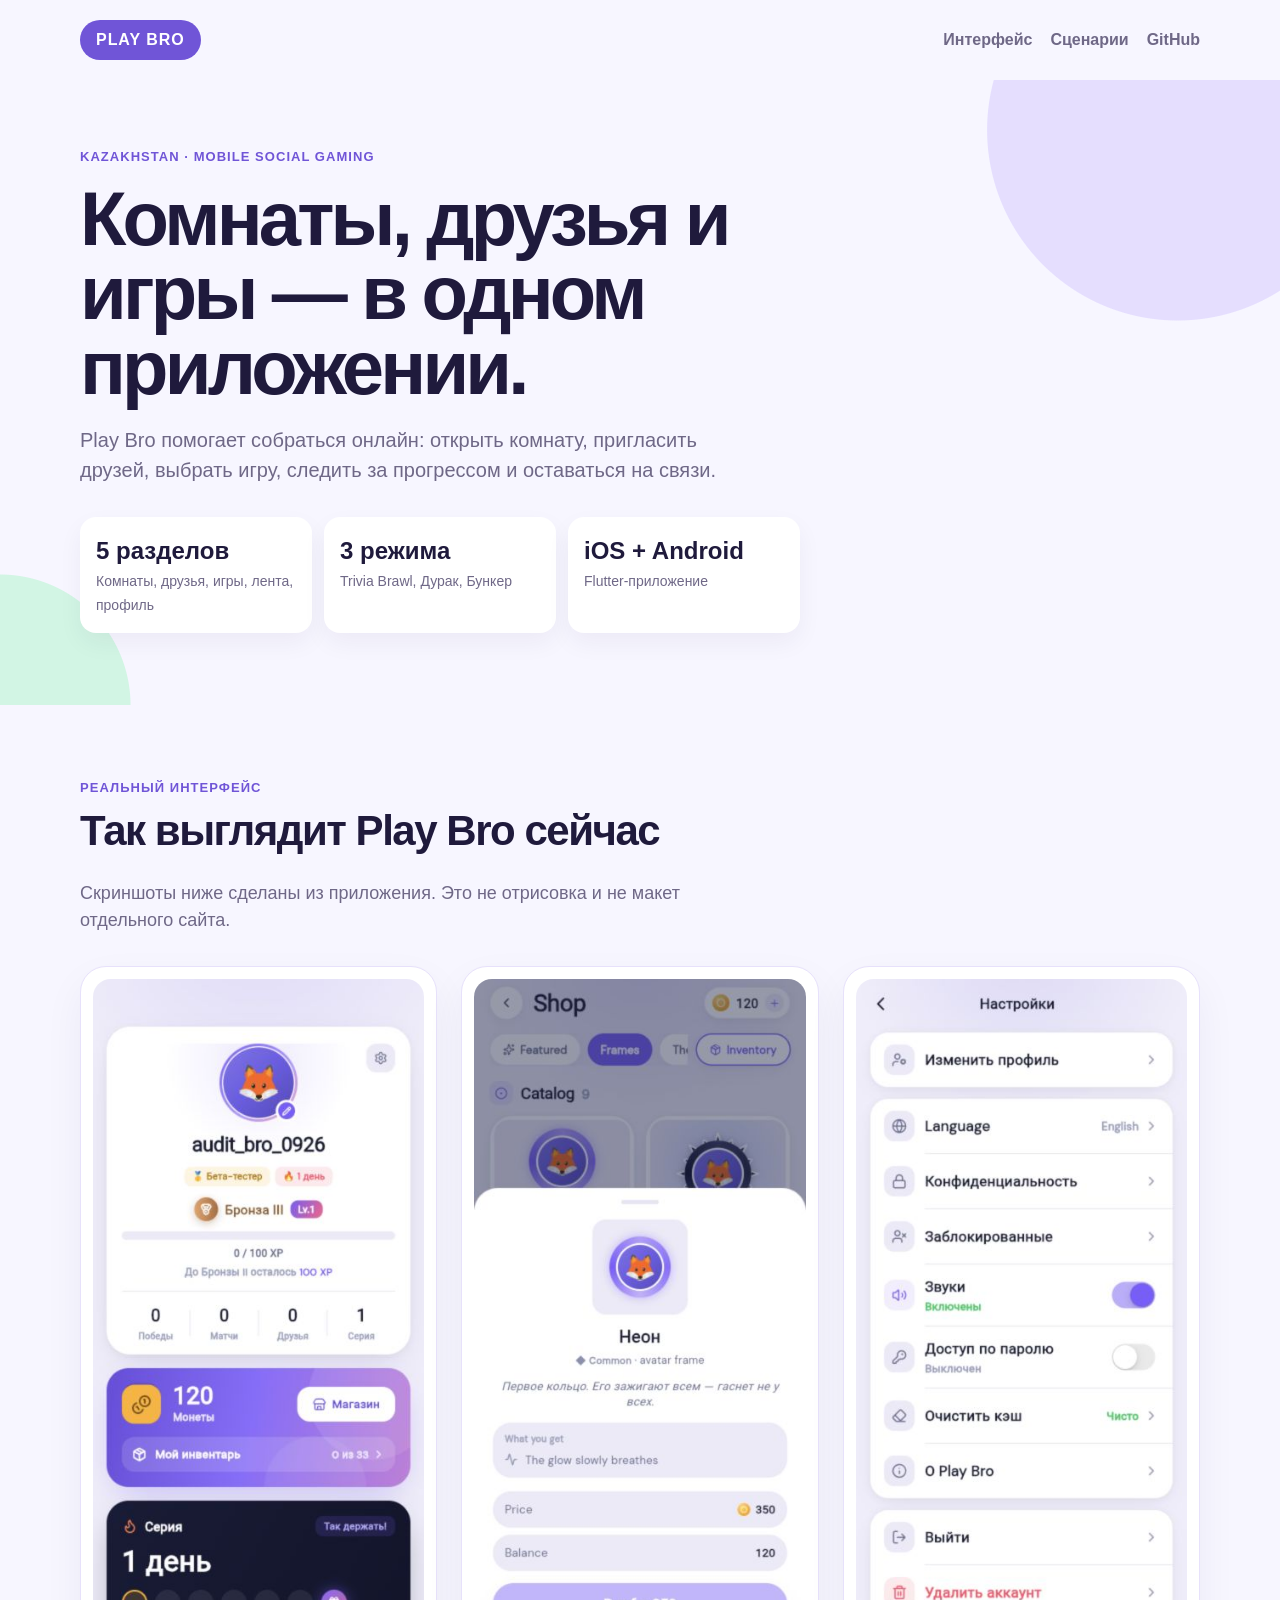
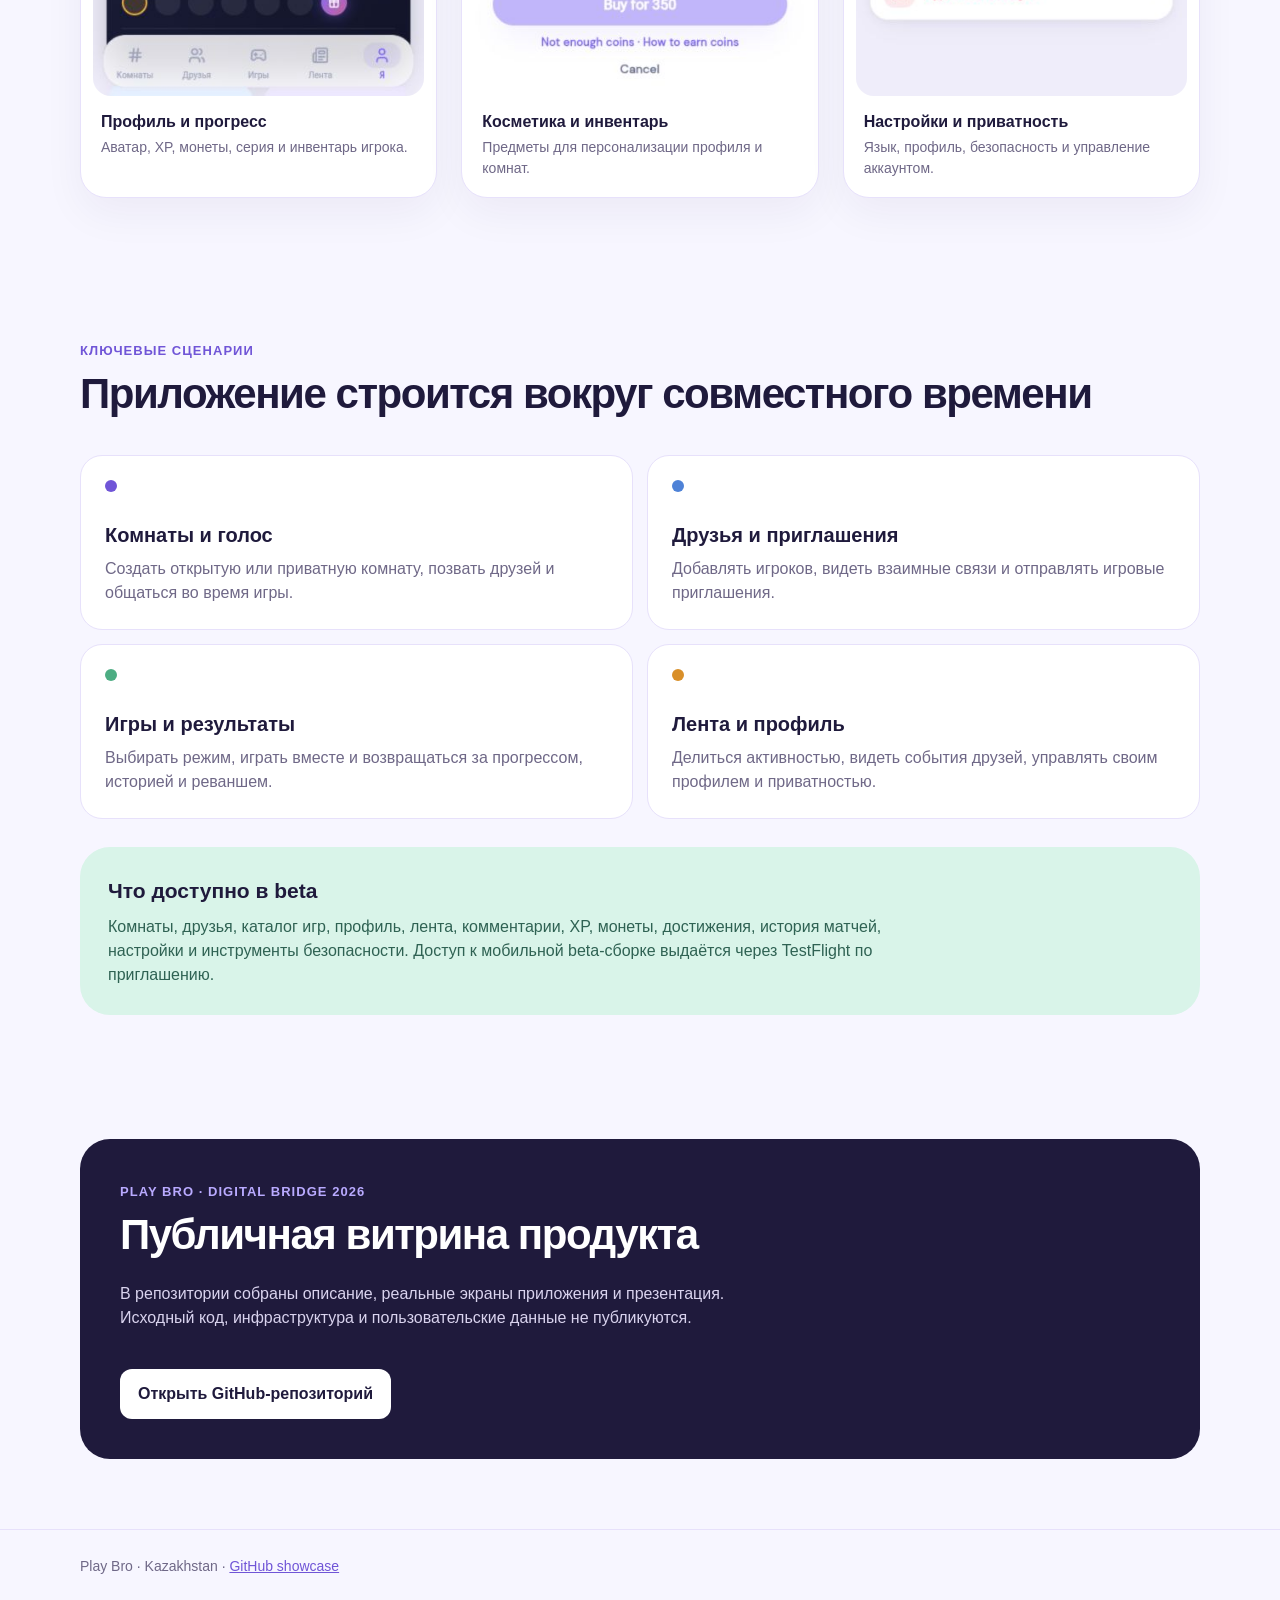
==== docs/index.html @ 83cda653 "docs: focus showcase on real product experience" ====
<!doctype html>
<html lang="ru">
<head>
  <meta charset="utf-8">
  <meta name="viewport" content="width=device-width, initial-scale=1">
  <meta name="description" content="Play Bro — мобильное пространство для комнат, друзей и совместных игр.">
  <title>Play Bro — продуктовая витрина</title>
  <style>
    :root { --ink:#1f1a3c; --purple:#7055d7; --muted:#6f6887; --canvas:#f7f6ff; --card:#fff; --mint:#d9f4e9; --line:#e7e1fb; }
    * { box-sizing:border-box; } html { scroll-behavior:smooth; } body { margin:0; color:var(--ink); background:var(--canvas); font:16px/1.5 Arial,sans-serif; }
    .wrap { width:min(1120px,calc(100% - 40px)); margin:auto; } header { padding:20px 0; display:flex; justify-content:space-between; align-items:center; gap:20px; }
    .logo { color:#fff; background:var(--purple); border-radius:999px; padding:8px 16px; font-weight:800; letter-spacing:.06em; text-decoration:none; } nav { display:flex; gap:18px; flex-wrap:wrap; } nav a { color:var(--muted); text-decoration:none; font-weight:700; }
    .hero { padding:64px 0 72px; background:radial-gradient(circle at 92% 8%,#e5defe 0 190px,transparent 191px),radial-gradient(circle at 0 100%,#d2f5e4 0 130px,transparent 131px); }
    .eyebrow { color:var(--purple); font-weight:800; letter-spacing:.08em; text-transform:uppercase; font-size:13px; } h1 { max-width:800px; margin:14px 0 20px; font-size:clamp(42px,7vw,76px); line-height:.98; letter-spacing:-.05em; } .lead { max-width:680px; color:var(--muted); font-size:20px; }
    .facts { display:grid; grid-template-columns:repeat(3,1fr); gap:12px; max-width:720px; margin-top:32px; } .fact { padding:16px; border-radius:16px; background:#fff; box-shadow:0 10px 25px #2719510d; } .fact b { display:block; font-size:24px; } .fact span { color:var(--muted); font-size:14px; }
    section { padding:70px 0; } h2 { margin:0 0 12px; font-size:clamp(28px,4vw,42px); letter-spacing:-.035em; } .section-lead { max-width:650px; color:var(--muted); font-size:18px; }
    .screens { display:grid; grid-template-columns:repeat(3,1fr); gap:24px; margin-top:32px; } .screen { margin:0; background:var(--card); border:1px solid var(--line); border-radius:26px; padding:12px 12px 18px; box-shadow:0 16px 42px #2719510d; } .screen img { display:block; width:100%; border-radius:18px; } figcaption { padding:14px 8px 0; font-weight:800; } figcaption span { display:block; margin-top:3px; color:var(--muted); font-size:14px; font-weight:400; }
    .flows { display:grid; grid-template-columns:repeat(2,1fr); gap:14px; margin-top:30px; } .flow { min-height:150px; border-radius:22px; background:var(--card); padding:24px; border:1px solid var(--line); } .flow i { display:block; width:12px; height:12px; border-radius:50%; background:var(--purple); margin-bottom:28px; } .flow:nth-child(2) i { background:#4e82d7; } .flow:nth-child(3) i { background:#4dad83; } .flow:nth-child(4) i { background:#d98f29; } .flow h3 { margin:0 0 7px; font-size:20px; } .flow p { margin:0; color:var(--muted); }
    .reality { background:var(--mint); border-radius:30px; padding:28px; margin-top:28px; } .reality h3 { margin:0 0 8px; font-size:21px; } .reality p { margin:0; color:#2f6253; max-width:780px; }
    .cta { padding:54px 0 70px; } .cta-box { padding:40px; border-radius:30px; background:var(--ink); color:#fff; } .cta-box h2 { max-width:650px; } .cta-box p { max-width:650px; color:#d9d3ee; } .button { display:inline-block; margin-top:23px; padding:13px 18px; background:#fff; color:var(--ink); text-decoration:none; font-weight:800; border-radius:12px; }
    footer { border-top:1px solid var(--line); padding:26px 0 34px; color:var(--muted); font-size:14px; } footer a { color:var(--purple); }
    @media (max-width:720px) { .wrap { width:min(100% - 28px,1120px); } header { align-items:flex-start; } nav { justify-content:flex-end; gap:10px; font-size:14px; } .hero { padding-top:42px; } .facts,.screens,.flows { grid-template-columns:1fr; } section { padding:48px 0; } .cta-box { padding:28px; } }
  </style>
</head>
<body>
  <div class="wrap"><header><a class="logo" href="#top">PLAY BRO</a><nav><a href="#screens">Интерфейс</a><a href="#flows">Сценарии</a><a href="https://github.com/shutovBro/play-bro-showcase">GitHub</a></nav></header></div>
  <main id="top">
    <section class="hero"><div class="wrap"><span class="eyebrow">Kazakhstan · Mobile social gaming</span><h1>Комнаты, друзья и игры — в одном приложении.</h1><p class="lead">Play Bro помогает собраться онлайн: открыть комнату, пригласить друзей, выбрать игру, следить за прогрессом и оставаться на связи.</p><div class="facts"><div class="fact"><b>5 разделов</b><span>Комнаты, друзья, игры, лента, профиль</span></div><div class="fact"><b>3 режима</b><span>Trivia Brawl, Дурак, Бункер</span></div><div class="fact"><b>iOS + Android</b><span>Flutter-приложение</span></div></div></div></section>
    <section id="screens"><div class="wrap"><span class="eyebrow">Реальный интерфейс</span><h2>Так выглядит Play Bro сейчас</h2><p class="section-lead">Скриншоты ниже сделаны из приложения. Это не отрисовка и не макет отдельного сайта.</p><div class="screens"><figure class="screen"><img src="../assets/profile.jpg" alt="Профиль игрока Play Bro"><figcaption>Профиль и прогресс<span>Аватар, XP, монеты, серия и инвентарь игрока.</span></figcaption></figure><figure class="screen"><img src="../assets/shop.jpg" alt="Экран косметики Play Bro"><figcaption>Косметика и инвентарь<span>Предметы для персонализации профиля и комнат.</span></figcaption></figure><figure class="screen"><img src="../assets/settings.jpg" alt="Настройки Play Bro"><figcaption>Настройки и приватность<span>Язык, профиль, безопасность и управление аккаунтом.</span></figcaption></figure></div></div></section>
    <section id="flows"><div class="wrap"><span class="eyebrow">Ключевые сценарии</span><h2>Приложение строится вокруг совместного времени</h2><div class="flows"><article class="flow"><i></i><h3>Комнаты и голос</h3><p>Создать открытую или приватную комнату, позвать друзей и общаться во время игры.</p></article><article class="flow"><i></i><h3>Друзья и приглашения</h3><p>Добавлять игроков, видеть взаимные связи и отправлять игровые приглашения.</p></article><article class="flow"><i></i><h3>Игры и результаты</h3><p>Выбирать режим, играть вместе и возвращаться за прогрессом, историей и реваншем.</p></article><article class="flow"><i></i><h3>Лента и профиль</h3><p>Делиться активностью, видеть события друзей, управлять своим профилем и приватностью.</p></article></div><div class="reality"><h3>Что доступно в beta</h3><p>Комнаты, друзья, каталог игр, профиль, лента, комментарии, XP, монеты, достижения, история матчей, настройки и инструменты безопасности. Доступ к мобильной beta-сборке выдаётся через TestFlight по приглашению.</p></div></div></section>
    <section class="cta"><div class="wrap"><div class="cta-box"><span class="eyebrow" style="color:#b9aaff">Play Bro · Digital Bridge 2026</span><h2>Публичная витрина продукта</h2><p>В репозитории собраны описание, реальные экраны приложения и презентация. Исходный код, инфраструктура и пользовательские данные не публикуются.</p><a class="button" href="https://github.com/shutovBro/play-bro-showcase">Открыть GitHub-репозиторий</a></div></div></section>
  </main>
  <footer><div class="wrap">Play Bro · Kazakhstan · <a href="https://github.com/shutovBro/play-bro-showcase">GitHub showcase</a></div></footer>
</body>
</html>
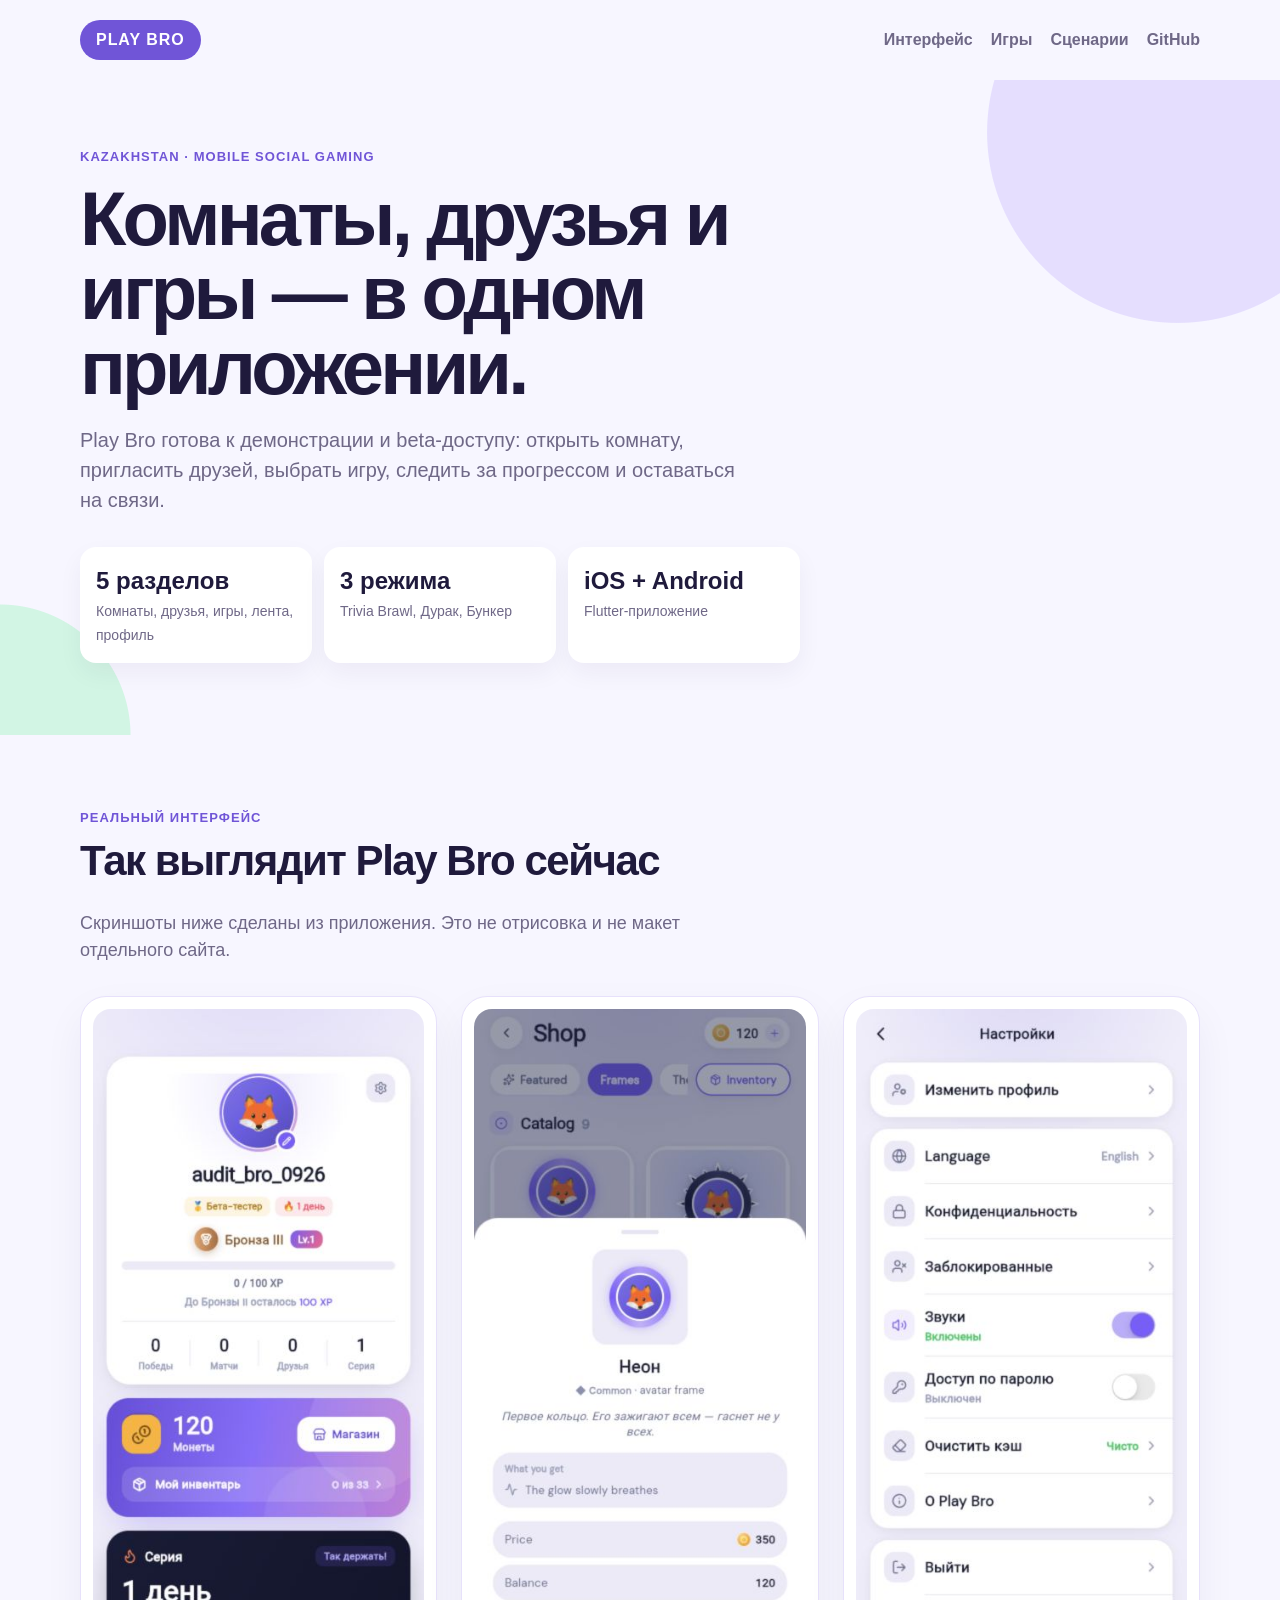
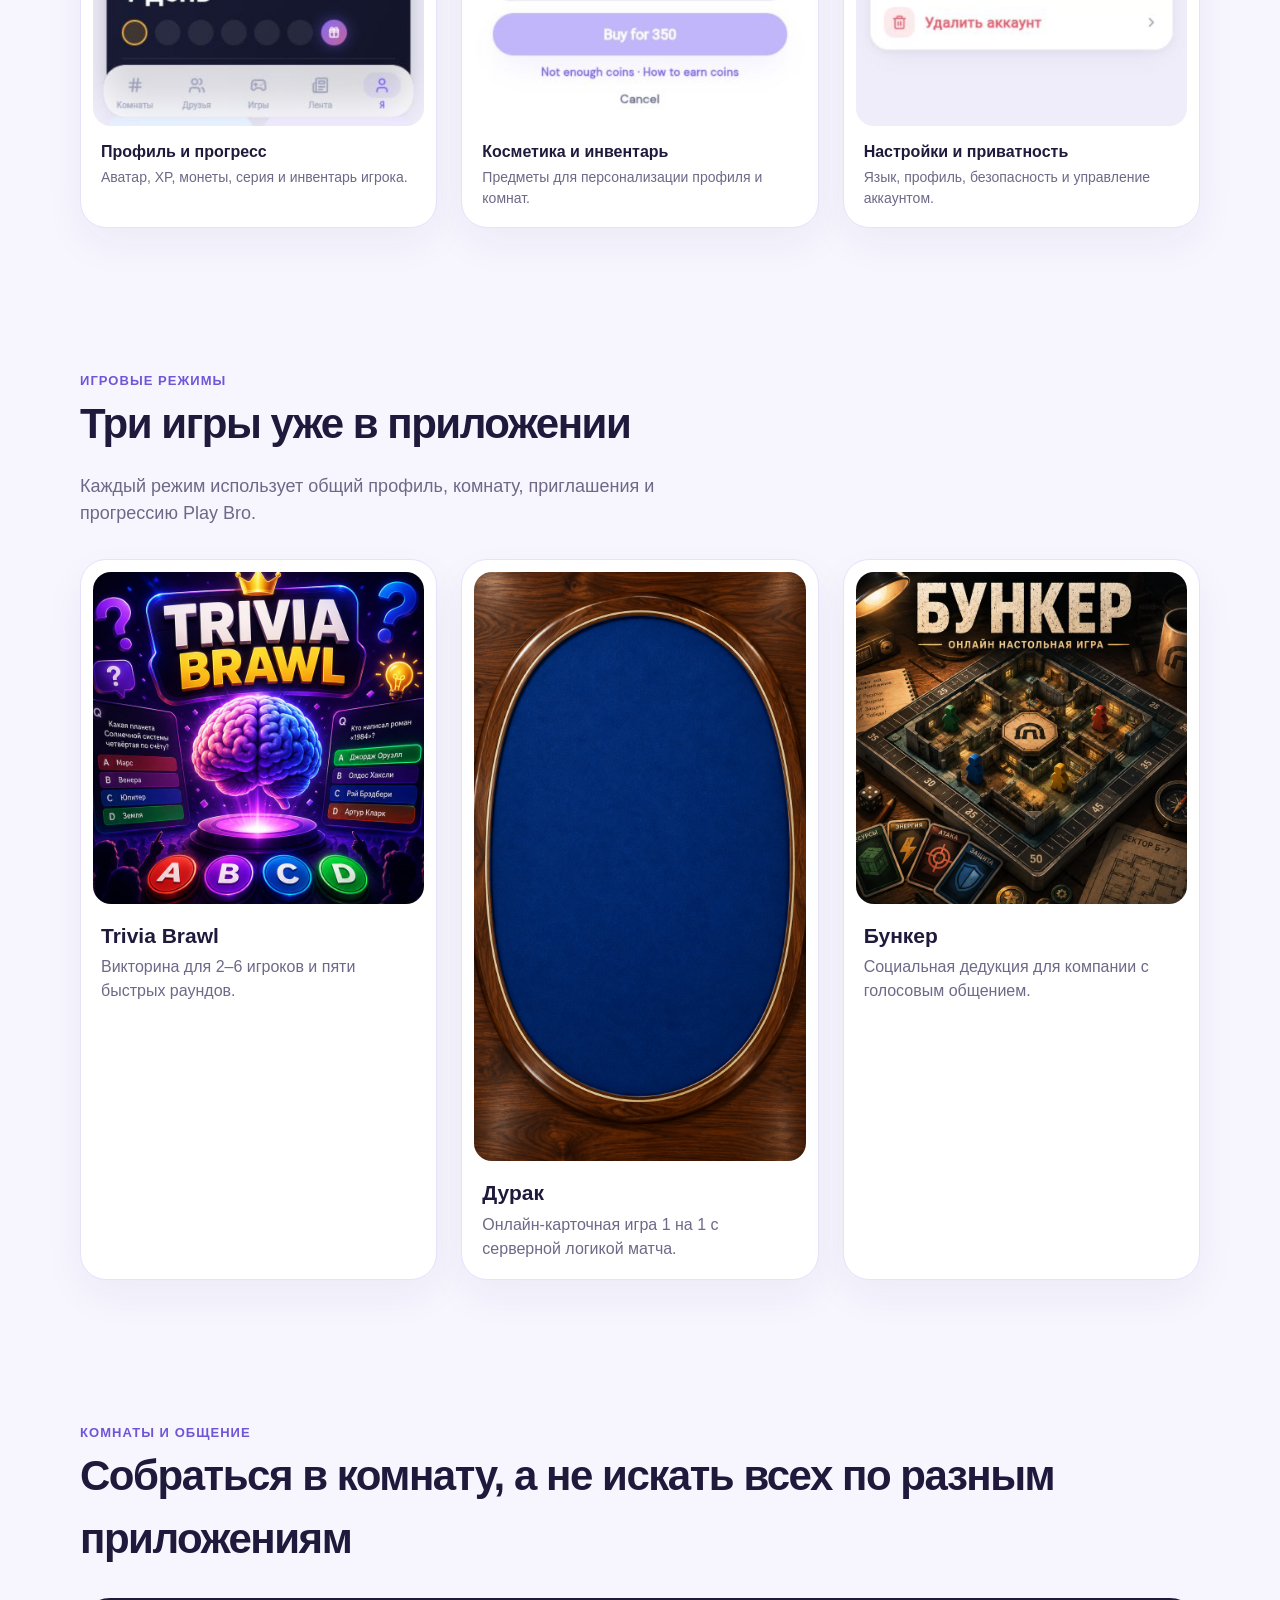
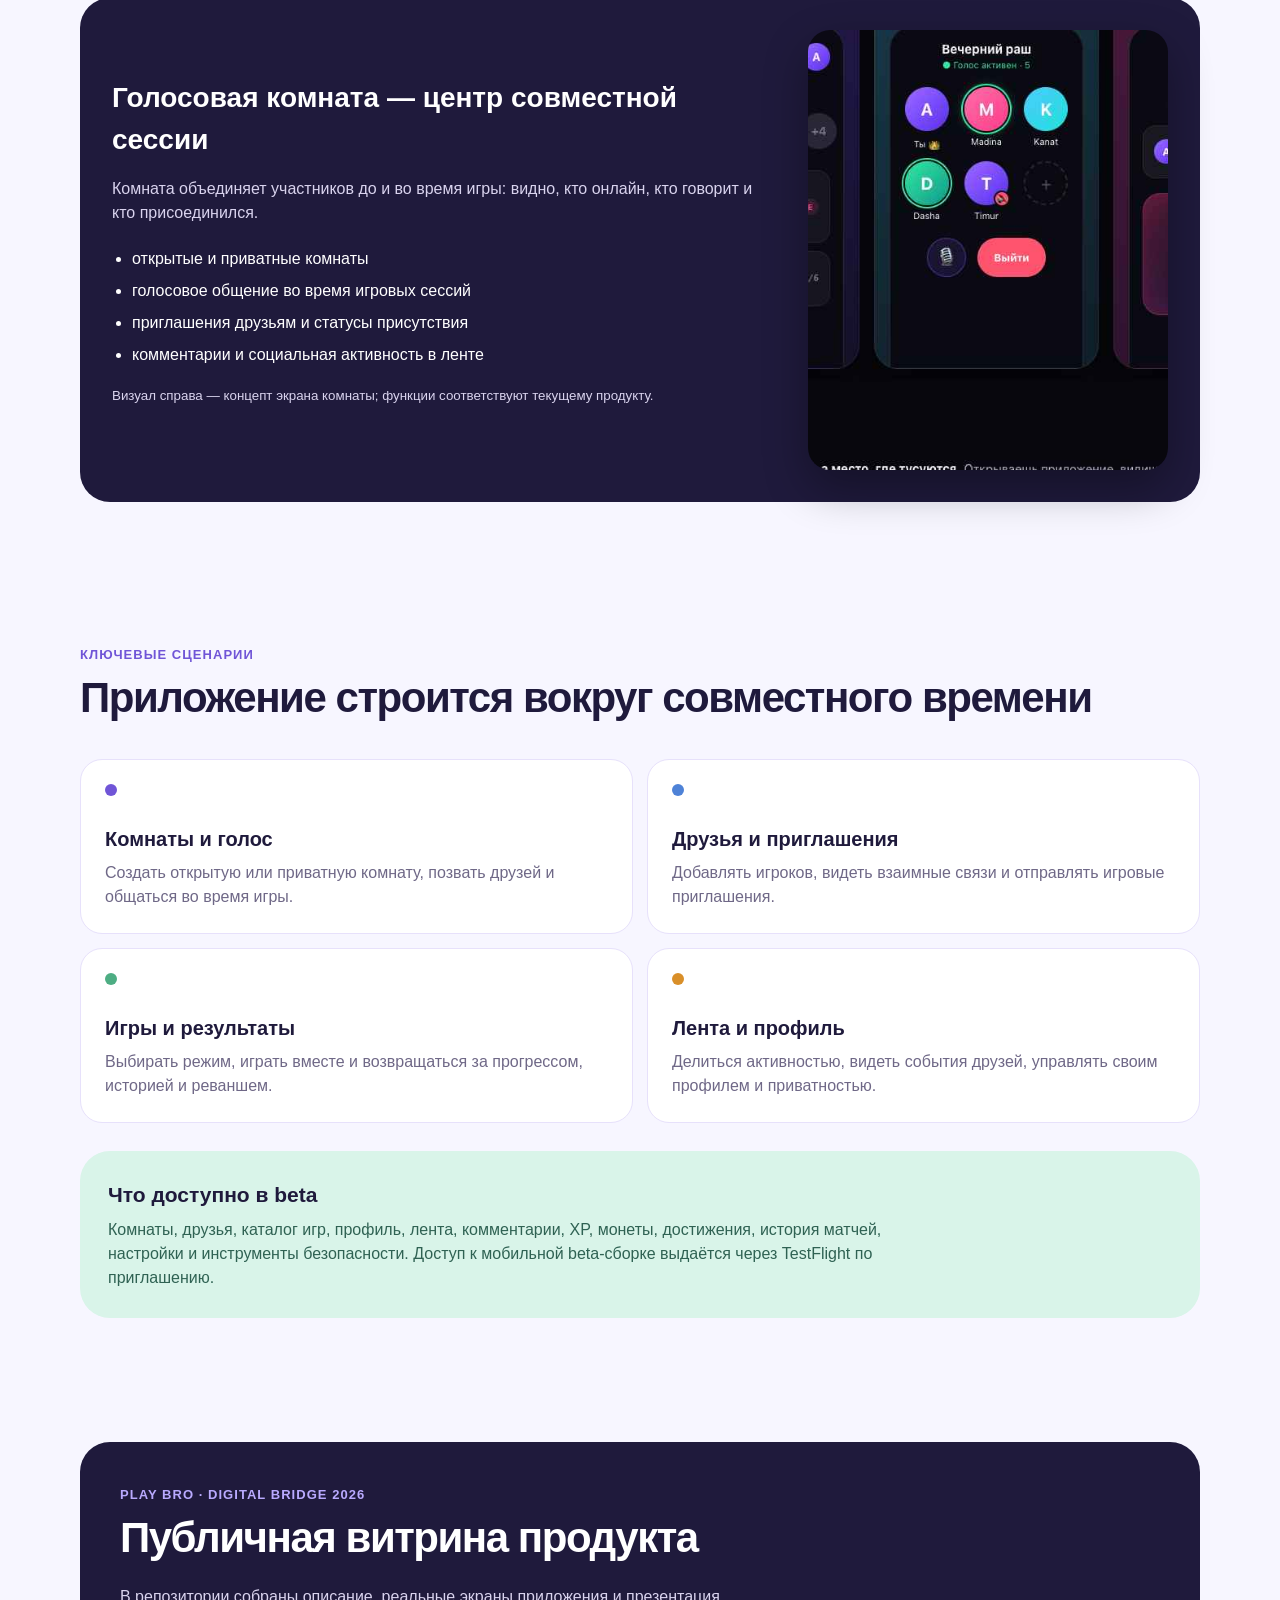
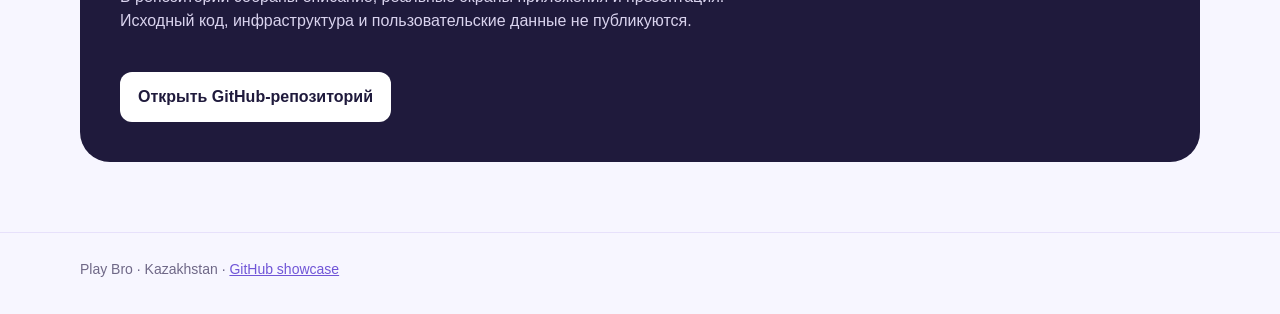
==== commit ec1c3774: "docs: expand showcase with games and room visuals" ====
--- a/docs/index.html
+++ b/docs/index.html
@@ -14,19 +14,22 @@
     .eyebrow { color:var(--purple); font-weight:800; letter-spacing:.08em; text-transform:uppercase; font-size:13px; } h1 { max-width:800px; margin:14px 0 20px; font-size:clamp(42px,7vw,76px); line-height:.98; letter-spacing:-.05em; } .lead { max-width:680px; color:var(--muted); font-size:20px; }
     .facts { display:grid; grid-template-columns:repeat(3,1fr); gap:12px; max-width:720px; margin-top:32px; } .fact { padding:16px; border-radius:16px; background:#fff; box-shadow:0 10px 25px #2719510d; } .fact b { display:block; font-size:24px; } .fact span { color:var(--muted); font-size:14px; }
     section { padding:70px 0; } h2 { margin:0 0 12px; font-size:clamp(28px,4vw,42px); letter-spacing:-.035em; } .section-lead { max-width:650px; color:var(--muted); font-size:18px; }
-    .screens { display:grid; grid-template-columns:repeat(3,1fr); gap:24px; margin-top:32px; } .screen { margin:0; background:var(--card); border:1px solid var(--line); border-radius:26px; padding:12px 12px 18px; box-shadow:0 16px 42px #2719510d; } .screen img { display:block; width:100%; border-radius:18px; } figcaption { padding:14px 8px 0; font-weight:800; } figcaption span { display:block; margin-top:3px; color:var(--muted); font-size:14px; font-weight:400; }
+    .screens,.games { display:grid; grid-template-columns:repeat(3,1fr); gap:24px; margin-top:32px; } .screen,.game-card { margin:0; background:var(--card); border:1px solid var(--line); border-radius:26px; padding:12px 12px 18px; box-shadow:0 16px 42px #2719510d; } .screen img,.game-card img { display:block; width:100%; border-radius:18px; } figcaption { padding:14px 8px 0; font-weight:800; } figcaption span { display:block; margin-top:3px; color:var(--muted); font-size:14px; font-weight:400; } .game-card h3 { margin:16px 8px 4px; font-size:21px; } .game-card p { margin:0 8px; color:var(--muted); }
+    .room-showcase { display:grid; grid-template-columns:minmax(0,1fr) minmax(260px,360px); gap:40px; align-items:center; margin-top:28px; padding:32px; background:var(--ink); border-radius:30px; color:#fff; } .room-showcase h3 { margin:0 0 12px; font-size:28px; } .room-showcase p { color:#d9d3ee; } .room-showcase ul { margin:22px 0 0; padding-left:20px; color:#fff; } .room-showcase li { margin:8px 0; } .room-showcase img { width:100%; height:440px; object-fit:cover; object-position:center 45%; border-radius:22px; box-shadow:0 18px 45px #0005; }
     .flows { display:grid; grid-template-columns:repeat(2,1fr); gap:14px; margin-top:30px; } .flow { min-height:150px; border-radius:22px; background:var(--card); padding:24px; border:1px solid var(--line); } .flow i { display:block; width:12px; height:12px; border-radius:50%; background:var(--purple); margin-bottom:28px; } .flow:nth-child(2) i { background:#4e82d7; } .flow:nth-child(3) i { background:#4dad83; } .flow:nth-child(4) i { background:#d98f29; } .flow h3 { margin:0 0 7px; font-size:20px; } .flow p { margin:0; color:var(--muted); }
     .reality { background:var(--mint); border-radius:30px; padding:28px; margin-top:28px; } .reality h3 { margin:0 0 8px; font-size:21px; } .reality p { margin:0; color:#2f6253; max-width:780px; }
     .cta { padding:54px 0 70px; } .cta-box { padding:40px; border-radius:30px; background:var(--ink); color:#fff; } .cta-box h2 { max-width:650px; } .cta-box p { max-width:650px; color:#d9d3ee; } .button { display:inline-block; margin-top:23px; padding:13px 18px; background:#fff; color:var(--ink); text-decoration:none; font-weight:800; border-radius:12px; }
     footer { border-top:1px solid var(--line); padding:26px 0 34px; color:var(--muted); font-size:14px; } footer a { color:var(--purple); }
-    @media (max-width:720px) { .wrap { width:min(100% - 28px,1120px); } header { align-items:flex-start; } nav { justify-content:flex-end; gap:10px; font-size:14px; } .hero { padding-top:42px; } .facts,.screens,.flows { grid-template-columns:1fr; } section { padding:48px 0; } .cta-box { padding:28px; } }
+    @media (max-width:720px) { .wrap { width:min(100% - 28px,1120px); } header { align-items:flex-start; } nav { justify-content:flex-end; gap:10px; font-size:14px; } .hero { padding-top:42px; } .facts,.screens,.games,.flows,.room-showcase { grid-template-columns:1fr; } section { padding:48px 0; } .cta-box,.room-showcase { padding:28px; } .room-showcase img { height:400px; } }
   </style>
 </head>
 <body>
-  <div class="wrap"><header><a class="logo" href="#top">PLAY BRO</a><nav><a href="#screens">Интерфейс</a><a href="#flows">Сценарии</a><a href="https://github.com/shutovBro/play-bro-showcase">GitHub</a></nav></header></div>
+  <div class="wrap"><header><a class="logo" href="#top">PLAY BRO</a><nav><a href="#screens">Интерфейс</a><a href="#games">Игры</a><a href="#flows">Сценарии</a><a href="https://github.com/shutovBro/play-bro-showcase">GitHub</a></nav></header></div>
   <main id="top">
-    <section class="hero"><div class="wrap"><span class="eyebrow">Kazakhstan · Mobile social gaming</span><h1>Комнаты, друзья и игры — в одном приложении.</h1><p class="lead">Play Bro помогает собраться онлайн: открыть комнату, пригласить друзей, выбрать игру, следить за прогрессом и оставаться на связи.</p><div class="facts"><div class="fact"><b>5 разделов</b><span>Комнаты, друзья, игры, лента, профиль</span></div><div class="fact"><b>3 режима</b><span>Trivia Brawl, Дурак, Бункер</span></div><div class="fact"><b>iOS + Android</b><span>Flutter-приложение</span></div></div></div></section>
-    <section id="screens"><div class="wrap"><span class="eyebrow">Реальный интерфейс</span><h2>Так выглядит Play Bro сейчас</h2><p class="section-lead">Скриншоты ниже сделаны из приложения. Это не отрисовка и не макет отдельного сайта.</p><div class="screens"><figure class="screen"><img src="../assets/profile.jpg" alt="Профиль игрока Play Bro"><figcaption>Профиль и прогресс<span>Аватар, XP, монеты, серия и инвентарь игрока.</span></figcaption></figure><figure class="screen"><img src="../assets/shop.jpg" alt="Экран косметики Play Bro"><figcaption>Косметика и инвентарь<span>Предметы для персонализации профиля и комнат.</span></figcaption></figure><figure class="screen"><img src="../assets/settings.jpg" alt="Настройки Play Bro"><figcaption>Настройки и приватность<span>Язык, профиль, безопасность и управление аккаунтом.</span></figcaption></figure></div></div></section>
+    <section class="hero"><div class="wrap"><span class="eyebrow">Kazakhstan · Mobile social gaming</span><h1>Комнаты, друзья и игры — в одном приложении.</h1><p class="lead">Play Bro готова к демонстрации и beta-доступу: открыть комнату, пригласить друзей, выбрать игру, следить за прогрессом и оставаться на связи.</p><div class="facts"><div class="fact"><b>5 разделов</b><span>Комнаты, друзья, игры, лента, профиль</span></div><div class="fact"><b>3 режима</b><span>Trivia Brawl, Дурак, Бункер</span></div><div class="fact"><b>iOS + Android</b><span>Flutter-приложение</span></div></div></div></section>
+    <section id="screens"><div class="wrap"><span class="eyebrow">Реальный интерфейс</span><h2>Так выглядит Play Bro сейчас</h2><p class="section-lead">Скриншоты ниже сделаны из приложения. Это не отрисовка и не макет отдельного сайта.</p><div class="screens"><figure class="screen"><img src="assets/profile.jpg" alt="Профиль игрока Play Bro"><figcaption>Профиль и прогресс<span>Аватар, XP, монеты, серия и инвентарь игрока.</span></figcaption></figure><figure class="screen"><img src="assets/shop.jpg" alt="Экран косметики Play Bro"><figcaption>Косметика и инвентарь<span>Предметы для персонализации профиля и комнат.</span></figcaption></figure><figure class="screen"><img src="assets/settings.jpg" alt="Настройки Play Bro"><figcaption>Настройки и приватность<span>Язык, профиль, безопасность и управление аккаунтом.</span></figcaption></figure></div></div></section>
+    <section id="games"><div class="wrap"><span class="eyebrow">Игровые режимы</span><h2>Три игры уже в приложении</h2><p class="section-lead">Каждый режим использует общий профиль, комнату, приглашения и прогрессию Play Bro.</p><div class="games"><article class="game-card"><img src="assets/trivia-brawl.jpg" alt="Trivia Brawl"><h3>Trivia Brawl</h3><p>Викторина для 2–6 игроков и пяти быстрых раундов.</p></article><article class="game-card"><img src="assets/durak.jpg" alt="Дурак"><h3>Дурак</h3><p>Онлайн-карточная игра 1 на 1 с серверной логикой матча.</p></article><article class="game-card"><img src="assets/bunker.jpg" alt="Бункер"><h3>Бункер</h3><p>Социальная дедукция для компании с голосовым общением.</p></article></div></div></section>
+    <section><div class="wrap"><span class="eyebrow">Комнаты и общение</span><h2>Собраться в комнату, а не искать всех по разным приложениям</h2><div class="room-showcase"><div><h3>Голосовая комната — центр совместной сессии</h3><p>Комната объединяет участников до и во время игры: видно, кто онлайн, кто говорит и кто присоединился.</p><ul><li>открытые и приватные комнаты</li><li>голосовое общение во время игровых сессий</li><li>приглашения друзьям и статусы присутствия</li><li>комментарии и социальная активность в ленте</li></ul><p><small>Визуал справа — концепт экрана комнаты; функции соответствуют текущему продукту.</small></p></div><img src="assets/room-voice-concept.jpg" alt="Концепт голосовой комнаты Play Bro"></div></div></section>
     <section id="flows"><div class="wrap"><span class="eyebrow">Ключевые сценарии</span><h2>Приложение строится вокруг совместного времени</h2><div class="flows"><article class="flow"><i></i><h3>Комнаты и голос</h3><p>Создать открытую или приватную комнату, позвать друзей и общаться во время игры.</p></article><article class="flow"><i></i><h3>Друзья и приглашения</h3><p>Добавлять игроков, видеть взаимные связи и отправлять игровые приглашения.</p></article><article class="flow"><i></i><h3>Игры и результаты</h3><p>Выбирать режим, играть вместе и возвращаться за прогрессом, историей и реваншем.</p></article><article class="flow"><i></i><h3>Лента и профиль</h3><p>Делиться активностью, видеть события друзей, управлять своим профилем и приватностью.</p></article></div><div class="reality"><h3>Что доступно в beta</h3><p>Комнаты, друзья, каталог игр, профиль, лента, комментарии, XP, монеты, достижения, история матчей, настройки и инструменты безопасности. Доступ к мобильной beta-сборке выдаётся через TestFlight по приглашению.</p></div></div></section>
     <section class="cta"><div class="wrap"><div class="cta-box"><span class="eyebrow" style="color:#b9aaff">Play Bro · Digital Bridge 2026</span><h2>Публичная витрина продукта</h2><p>В репозитории собраны описание, реальные экраны приложения и презентация. Исходный код, инфраструктура и пользовательские данные не публикуются.</p><a class="button" href="https://github.com/shutovBro/play-bro-showcase">Открыть GitHub-репозиторий</a></div></div></section>
   </main>
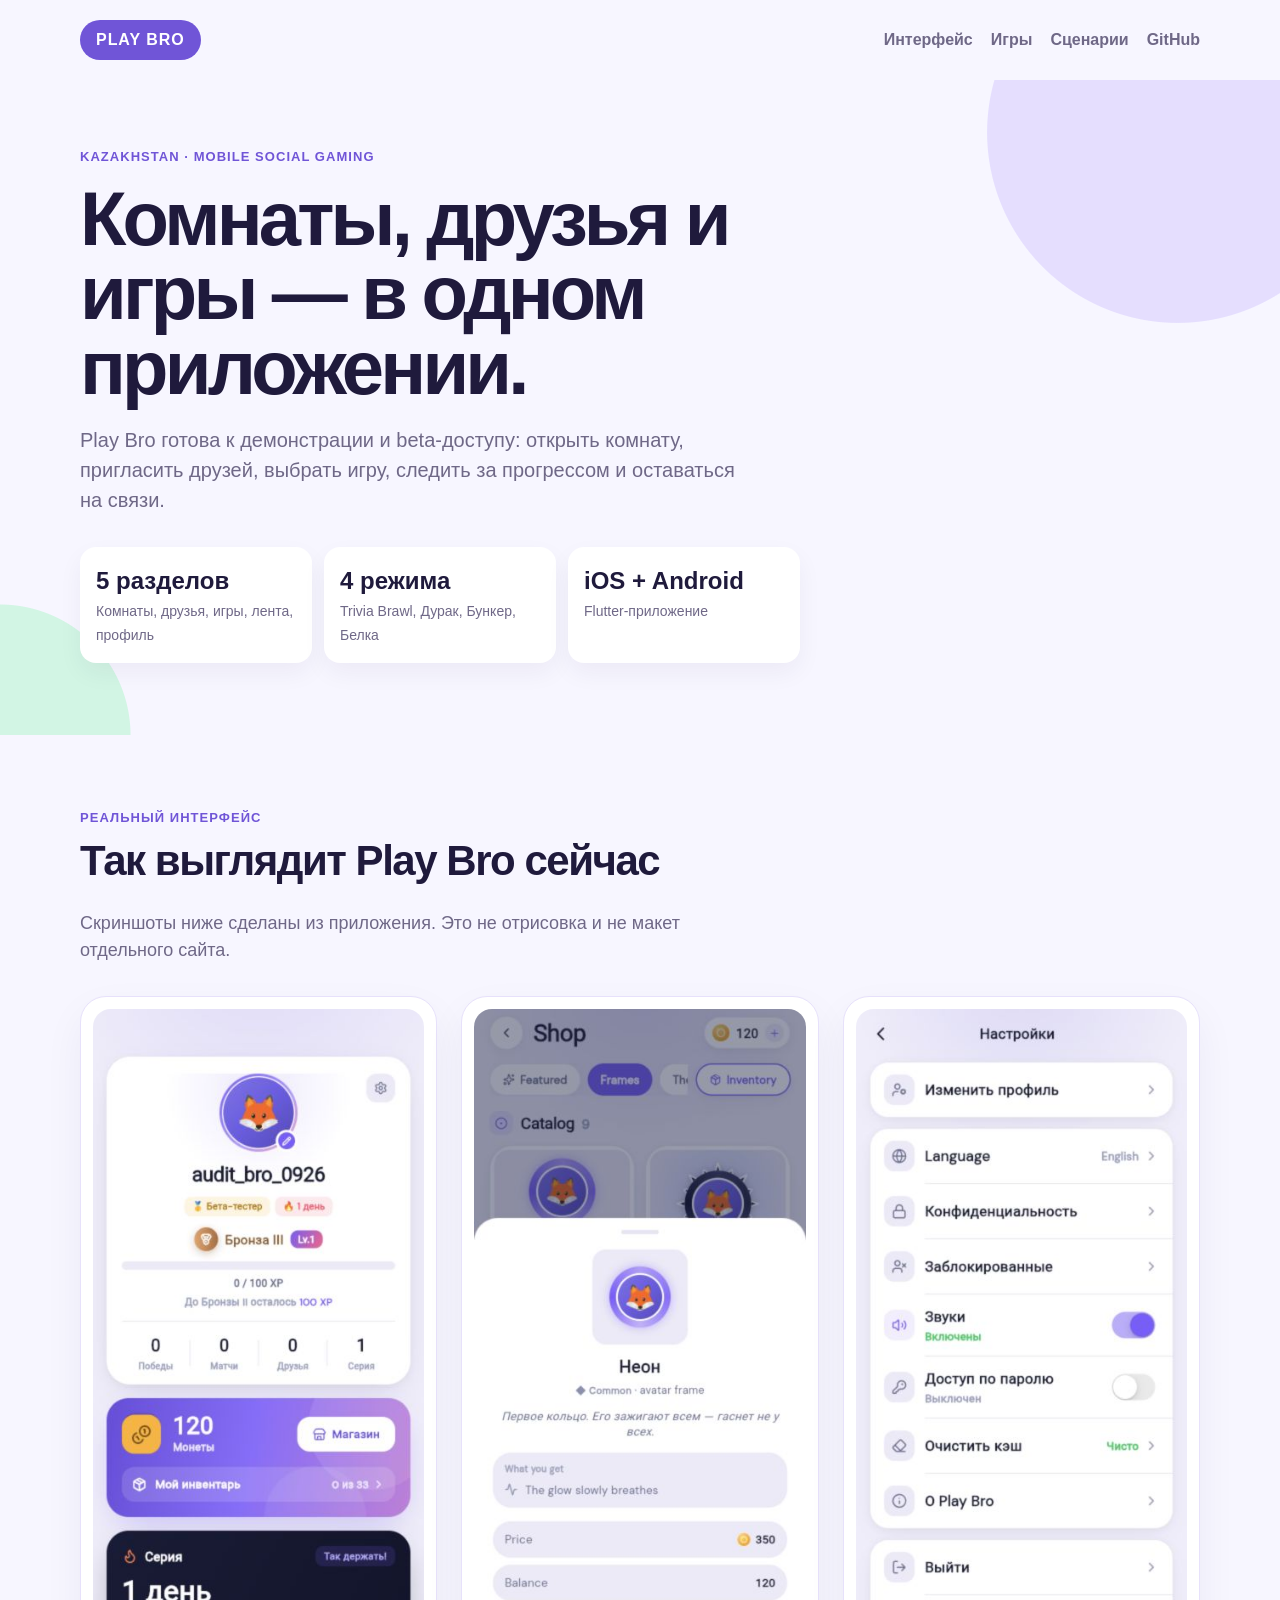
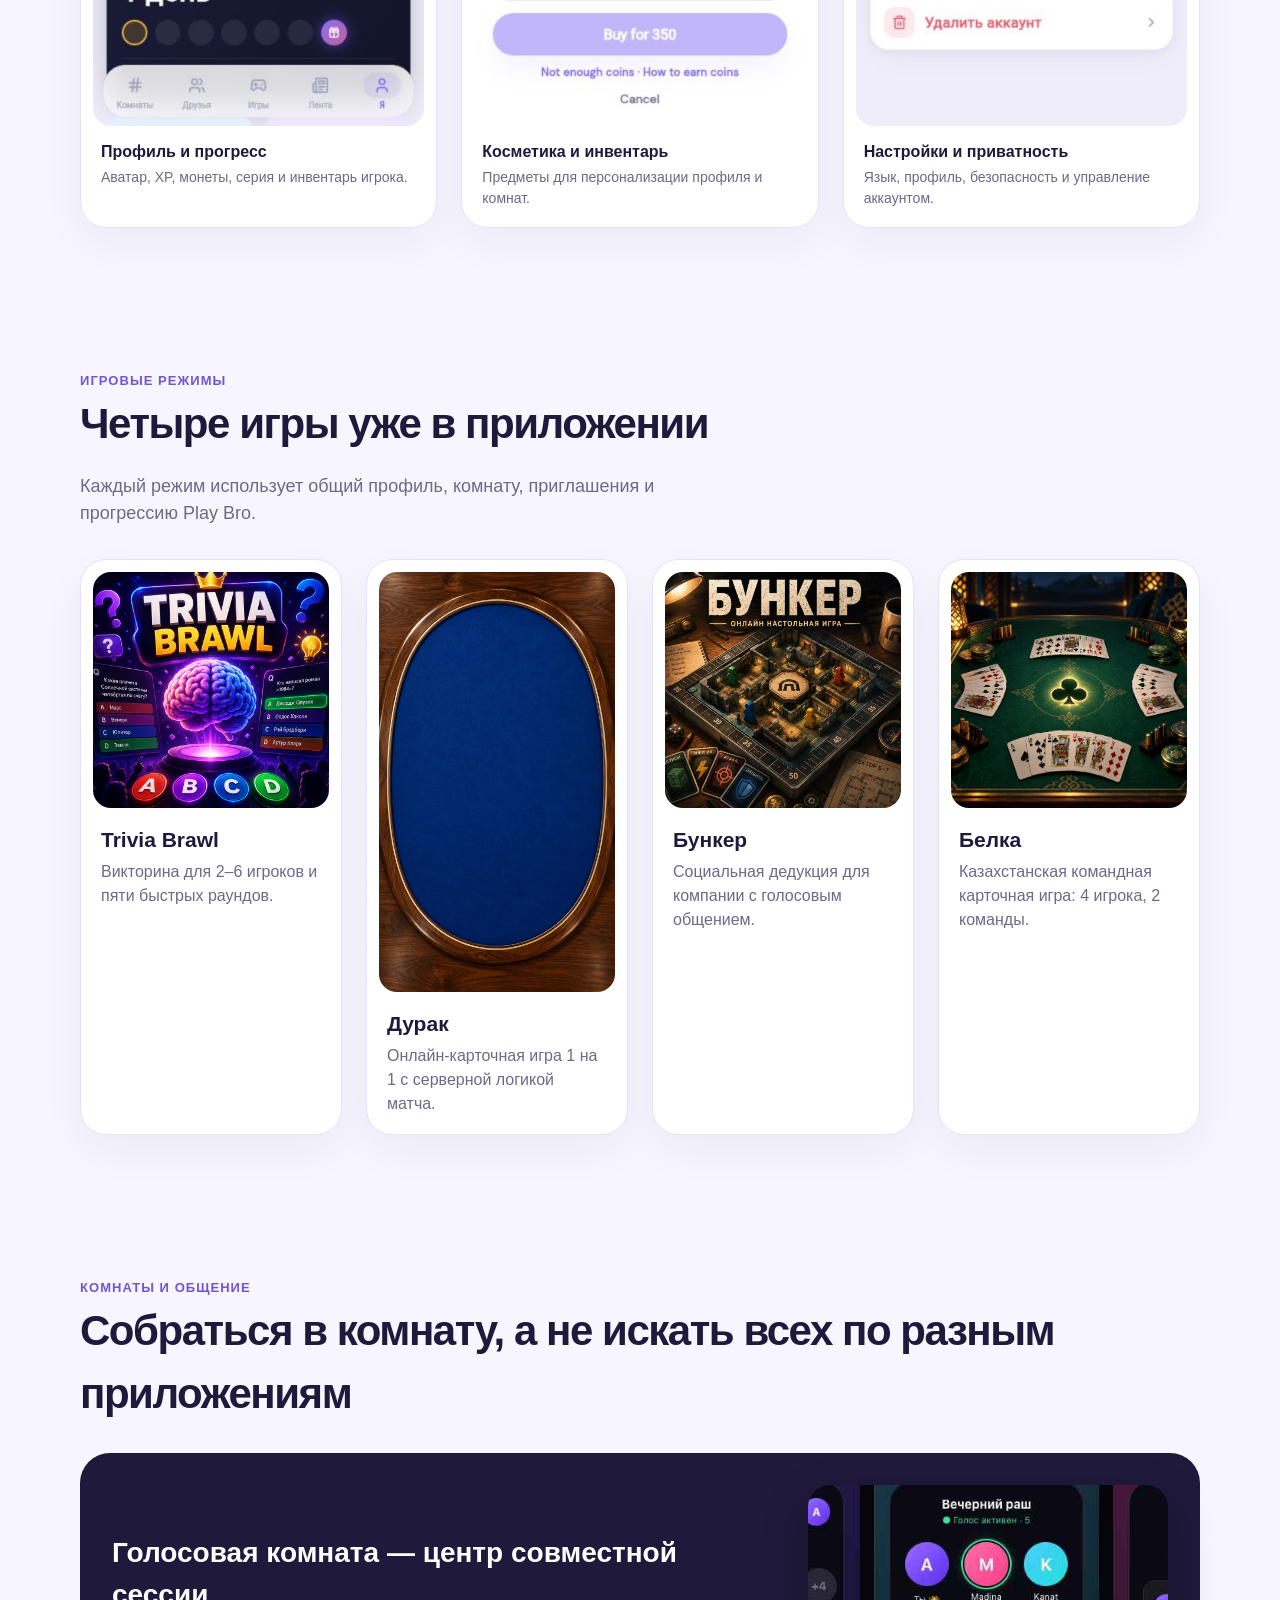
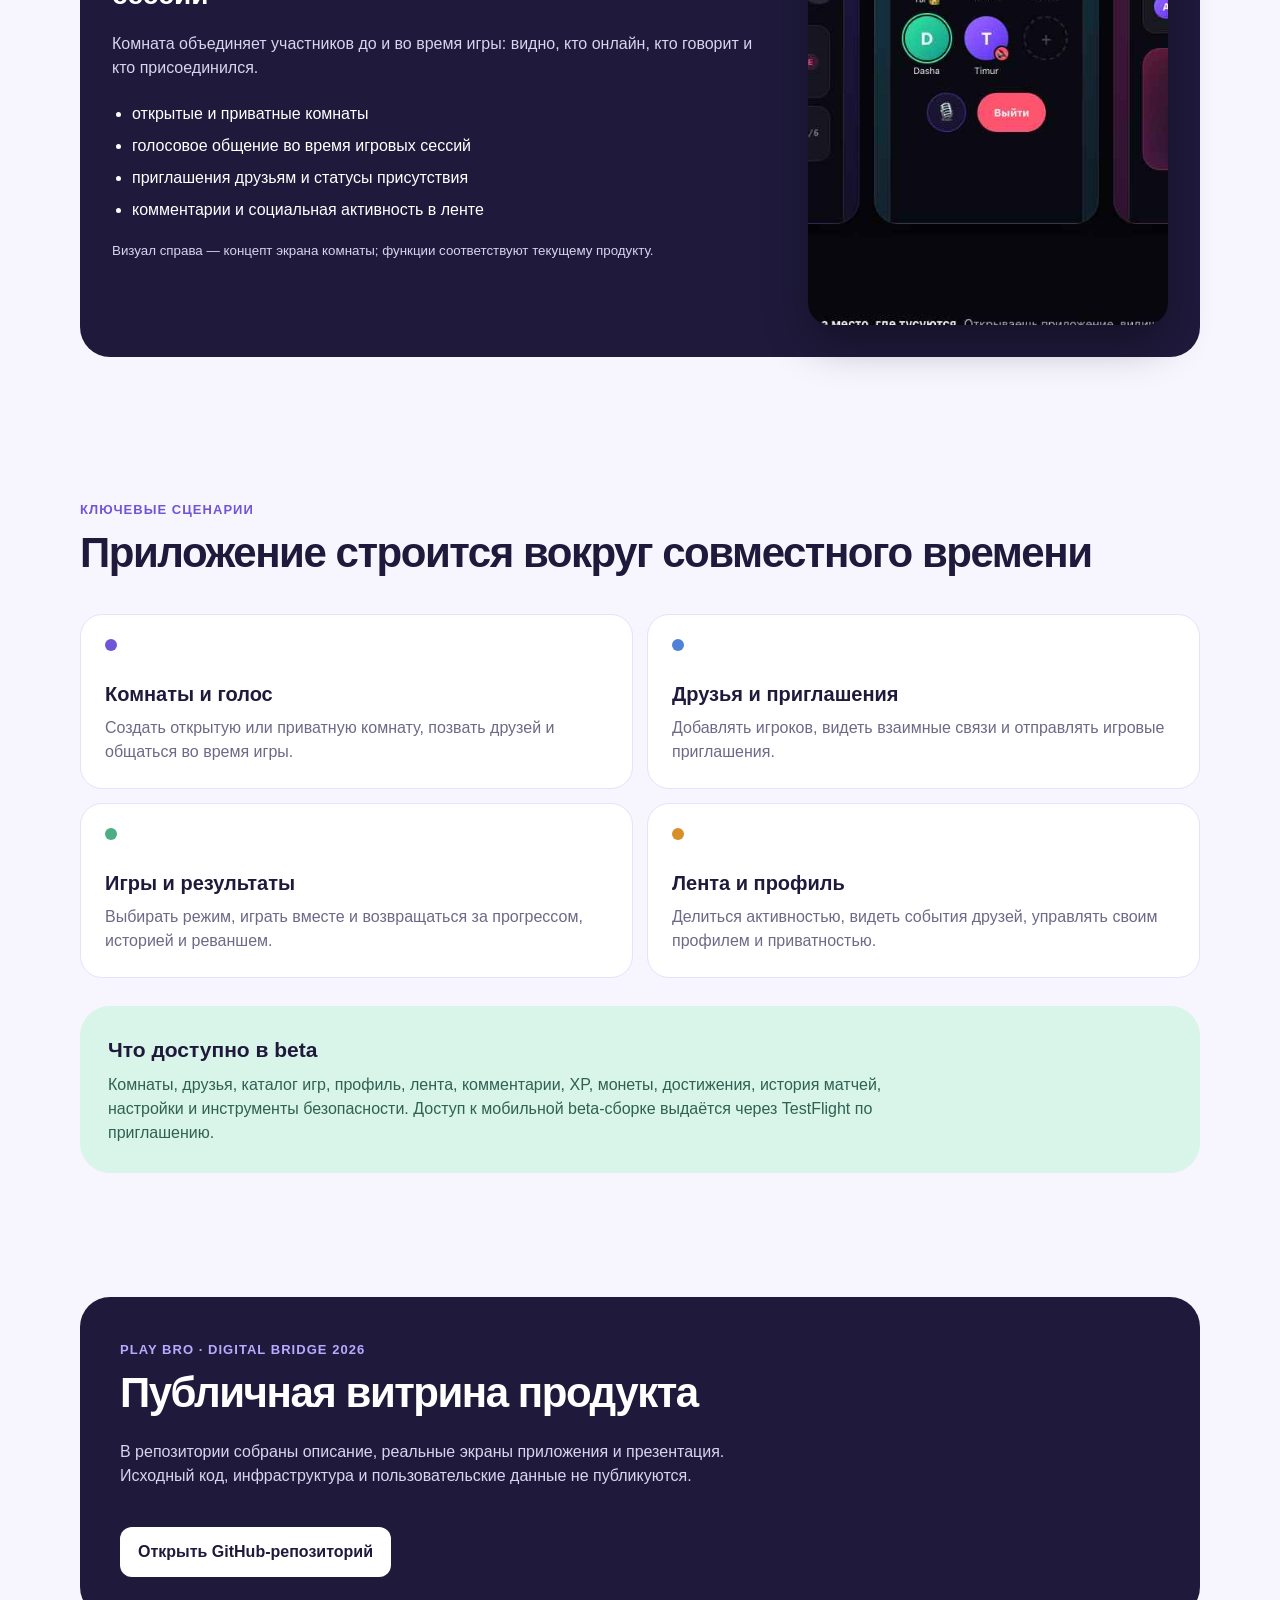
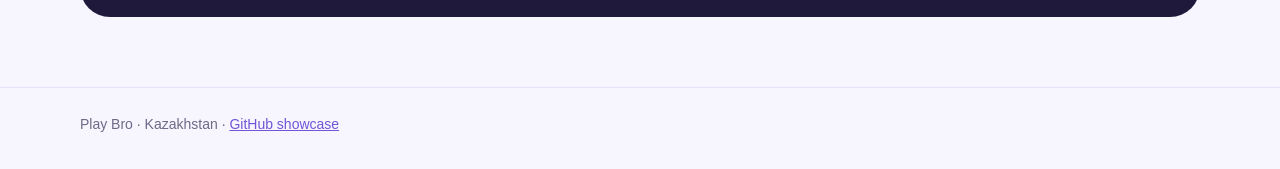
==== commit e16e64d6: "docs: add Belka game to public showcase" ====
--- a/docs/index.html
+++ b/docs/index.html
@@ -14,7 +14,7 @@
     .eyebrow { color:var(--purple); font-weight:800; letter-spacing:.08em; text-transform:uppercase; font-size:13px; } h1 { max-width:800px; margin:14px 0 20px; font-size:clamp(42px,7vw,76px); line-height:.98; letter-spacing:-.05em; } .lead { max-width:680px; color:var(--muted); font-size:20px; }
     .facts { display:grid; grid-template-columns:repeat(3,1fr); gap:12px; max-width:720px; margin-top:32px; } .fact { padding:16px; border-radius:16px; background:#fff; box-shadow:0 10px 25px #2719510d; } .fact b { display:block; font-size:24px; } .fact span { color:var(--muted); font-size:14px; }
     section { padding:70px 0; } h2 { margin:0 0 12px; font-size:clamp(28px,4vw,42px); letter-spacing:-.035em; } .section-lead { max-width:650px; color:var(--muted); font-size:18px; }
-    .screens,.games { display:grid; grid-template-columns:repeat(3,1fr); gap:24px; margin-top:32px; } .screen,.game-card { margin:0; background:var(--card); border:1px solid var(--line); border-radius:26px; padding:12px 12px 18px; box-shadow:0 16px 42px #2719510d; } .screen img,.game-card img { display:block; width:100%; border-radius:18px; } figcaption { padding:14px 8px 0; font-weight:800; } figcaption span { display:block; margin-top:3px; color:var(--muted); font-size:14px; font-weight:400; } .game-card h3 { margin:16px 8px 4px; font-size:21px; } .game-card p { margin:0 8px; color:var(--muted); }
+    .screens { display:grid; grid-template-columns:repeat(3,1fr); gap:24px; margin-top:32px; } .games { display:grid; grid-template-columns:repeat(auto-fit,minmax(220px,1fr)); gap:24px; margin-top:32px; } .screen,.game-card { margin:0; background:var(--card); border:1px solid var(--line); border-radius:26px; padding:12px 12px 18px; box-shadow:0 16px 42px #2719510d; } .screen img,.game-card img { display:block; width:100%; border-radius:18px; } figcaption { padding:14px 8px 0; font-weight:800; } figcaption span { display:block; margin-top:3px; color:var(--muted); font-size:14px; font-weight:400; } .game-card h3 { margin:16px 8px 4px; font-size:21px; } .game-card p { margin:0 8px; color:var(--muted); }
     .room-showcase { display:grid; grid-template-columns:minmax(0,1fr) minmax(260px,360px); gap:40px; align-items:center; margin-top:28px; padding:32px; background:var(--ink); border-radius:30px; color:#fff; } .room-showcase h3 { margin:0 0 12px; font-size:28px; } .room-showcase p { color:#d9d3ee; } .room-showcase ul { margin:22px 0 0; padding-left:20px; color:#fff; } .room-showcase li { margin:8px 0; } .room-showcase img { width:100%; height:440px; object-fit:cover; object-position:center 45%; border-radius:22px; box-shadow:0 18px 45px #0005; }
     .flows { display:grid; grid-template-columns:repeat(2,1fr); gap:14px; margin-top:30px; } .flow { min-height:150px; border-radius:22px; background:var(--card); padding:24px; border:1px solid var(--line); } .flow i { display:block; width:12px; height:12px; border-radius:50%; background:var(--purple); margin-bottom:28px; } .flow:nth-child(2) i { background:#4e82d7; } .flow:nth-child(3) i { background:#4dad83; } .flow:nth-child(4) i { background:#d98f29; } .flow h3 { margin:0 0 7px; font-size:20px; } .flow p { margin:0; color:var(--muted); }
     .reality { background:var(--mint); border-radius:30px; padding:28px; margin-top:28px; } .reality h3 { margin:0 0 8px; font-size:21px; } .reality p { margin:0; color:#2f6253; max-width:780px; }
@@ -26,9 +26,9 @@
 <body>
   <div class="wrap"><header><a class="logo" href="#top">PLAY BRO</a><nav><a href="#screens">Интерфейс</a><a href="#games">Игры</a><a href="#flows">Сценарии</a><a href="https://github.com/shutovBro/play-bro-showcase">GitHub</a></nav></header></div>
   <main id="top">
-    <section class="hero"><div class="wrap"><span class="eyebrow">Kazakhstan · Mobile social gaming</span><h1>Комнаты, друзья и игры — в одном приложении.</h1><p class="lead">Play Bro готова к демонстрации и beta-доступу: открыть комнату, пригласить друзей, выбрать игру, следить за прогрессом и оставаться на связи.</p><div class="facts"><div class="fact"><b>5 разделов</b><span>Комнаты, друзья, игры, лента, профиль</span></div><div class="fact"><b>3 режима</b><span>Trivia Brawl, Дурак, Бункер</span></div><div class="fact"><b>iOS + Android</b><span>Flutter-приложение</span></div></div></div></section>
+    <section class="hero"><div class="wrap"><span class="eyebrow">Kazakhstan · Mobile social gaming</span><h1>Комнаты, друзья и игры — в одном приложении.</h1><p class="lead">Play Bro готова к демонстрации и beta-доступу: открыть комнату, пригласить друзей, выбрать игру, следить за прогрессом и оставаться на связи.</p><div class="facts"><div class="fact"><b>5 разделов</b><span>Комнаты, друзья, игры, лента, профиль</span></div><div class="fact"><b>4 режима</b><span>Trivia Brawl, Дурак, Бункер, Белка</span></div><div class="fact"><b>iOS + Android</b><span>Flutter-приложение</span></div></div></div></section>
     <section id="screens"><div class="wrap"><span class="eyebrow">Реальный интерфейс</span><h2>Так выглядит Play Bro сейчас</h2><p class="section-lead">Скриншоты ниже сделаны из приложения. Это не отрисовка и не макет отдельного сайта.</p><div class="screens"><figure class="screen"><img src="assets/profile.jpg" alt="Профиль игрока Play Bro"><figcaption>Профиль и прогресс<span>Аватар, XP, монеты, серия и инвентарь игрока.</span></figcaption></figure><figure class="screen"><img src="assets/shop.jpg" alt="Экран косметики Play Bro"><figcaption>Косметика и инвентарь<span>Предметы для персонализации профиля и комнат.</span></figcaption></figure><figure class="screen"><img src="assets/settings.jpg" alt="Настройки Play Bro"><figcaption>Настройки и приватность<span>Язык, профиль, безопасность и управление аккаунтом.</span></figcaption></figure></div></div></section>
-    <section id="games"><div class="wrap"><span class="eyebrow">Игровые режимы</span><h2>Три игры уже в приложении</h2><p class="section-lead">Каждый режим использует общий профиль, комнату, приглашения и прогрессию Play Bro.</p><div class="games"><article class="game-card"><img src="assets/trivia-brawl.jpg" alt="Trivia Brawl"><h3>Trivia Brawl</h3><p>Викторина для 2–6 игроков и пяти быстрых раундов.</p></article><article class="game-card"><img src="assets/durak.jpg" alt="Дурак"><h3>Дурак</h3><p>Онлайн-карточная игра 1 на 1 с серверной логикой матча.</p></article><article class="game-card"><img src="assets/bunker.jpg" alt="Бункер"><h3>Бункер</h3><p>Социальная дедукция для компании с голосовым общением.</p></article></div></div></section>
+    <section id="games"><div class="wrap"><span class="eyebrow">Игровые режимы</span><h2>Четыре игры уже в приложении</h2><p class="section-lead">Каждый режим использует общий профиль, комнату, приглашения и прогрессию Play Bro.</p><div class="games"><article class="game-card"><img src="assets/trivia-brawl.jpg" alt="Trivia Brawl"><h3>Trivia Brawl</h3><p>Викторина для 2–6 игроков и пяти быстрых раундов.</p></article><article class="game-card"><img src="assets/durak.jpg" alt="Дурак"><h3>Дурак</h3><p>Онлайн-карточная игра 1 на 1 с серверной логикой матча.</p></article><article class="game-card"><img src="assets/bunker.jpg" alt="Бункер"><h3>Бункер</h3><p>Социальная дедукция для компании с голосовым общением.</p></article><article class="game-card"><img src="assets/belka-promo.png" alt="Белка"><h3>Белка</h3><p>Казахстанская командная карточная игра: 4 игрока, 2 команды.</p></article></div></div></section>
     <section><div class="wrap"><span class="eyebrow">Комнаты и общение</span><h2>Собраться в комнату, а не искать всех по разным приложениям</h2><div class="room-showcase"><div><h3>Голосовая комната — центр совместной сессии</h3><p>Комната объединяет участников до и во время игры: видно, кто онлайн, кто говорит и кто присоединился.</p><ul><li>открытые и приватные комнаты</li><li>голосовое общение во время игровых сессий</li><li>приглашения друзьям и статусы присутствия</li><li>комментарии и социальная активность в ленте</li></ul><p><small>Визуал справа — концепт экрана комнаты; функции соответствуют текущему продукту.</small></p></div><img src="assets/room-voice-concept.jpg" alt="Концепт голосовой комнаты Play Bro"></div></div></section>
     <section id="flows"><div class="wrap"><span class="eyebrow">Ключевые сценарии</span><h2>Приложение строится вокруг совместного времени</h2><div class="flows"><article class="flow"><i></i><h3>Комнаты и голос</h3><p>Создать открытую или приватную комнату, позвать друзей и общаться во время игры.</p></article><article class="flow"><i></i><h3>Друзья и приглашения</h3><p>Добавлять игроков, видеть взаимные связи и отправлять игровые приглашения.</p></article><article class="flow"><i></i><h3>Игры и результаты</h3><p>Выбирать режим, играть вместе и возвращаться за прогрессом, историей и реваншем.</p></article><article class="flow"><i></i><h3>Лента и профиль</h3><p>Делиться активностью, видеть события друзей, управлять своим профилем и приватностью.</p></article></div><div class="reality"><h3>Что доступно в beta</h3><p>Комнаты, друзья, каталог игр, профиль, лента, комментарии, XP, монеты, достижения, история матчей, настройки и инструменты безопасности. Доступ к мобильной beta-сборке выдаётся через TestFlight по приглашению.</p></div></div></section>
     <section class="cta"><div class="wrap"><div class="cta-box"><span class="eyebrow" style="color:#b9aaff">Play Bro · Digital Bridge 2026</span><h2>Публичная витрина продукта</h2><p>В репозитории собраны описание, реальные экраны приложения и презентация. Исходный код, инфраструктура и пользовательские данные не публикуются.</p><a class="button" href="https://github.com/shutovBro/play-bro-showcase">Открыть GitHub-репозиторий</a></div></div></section>
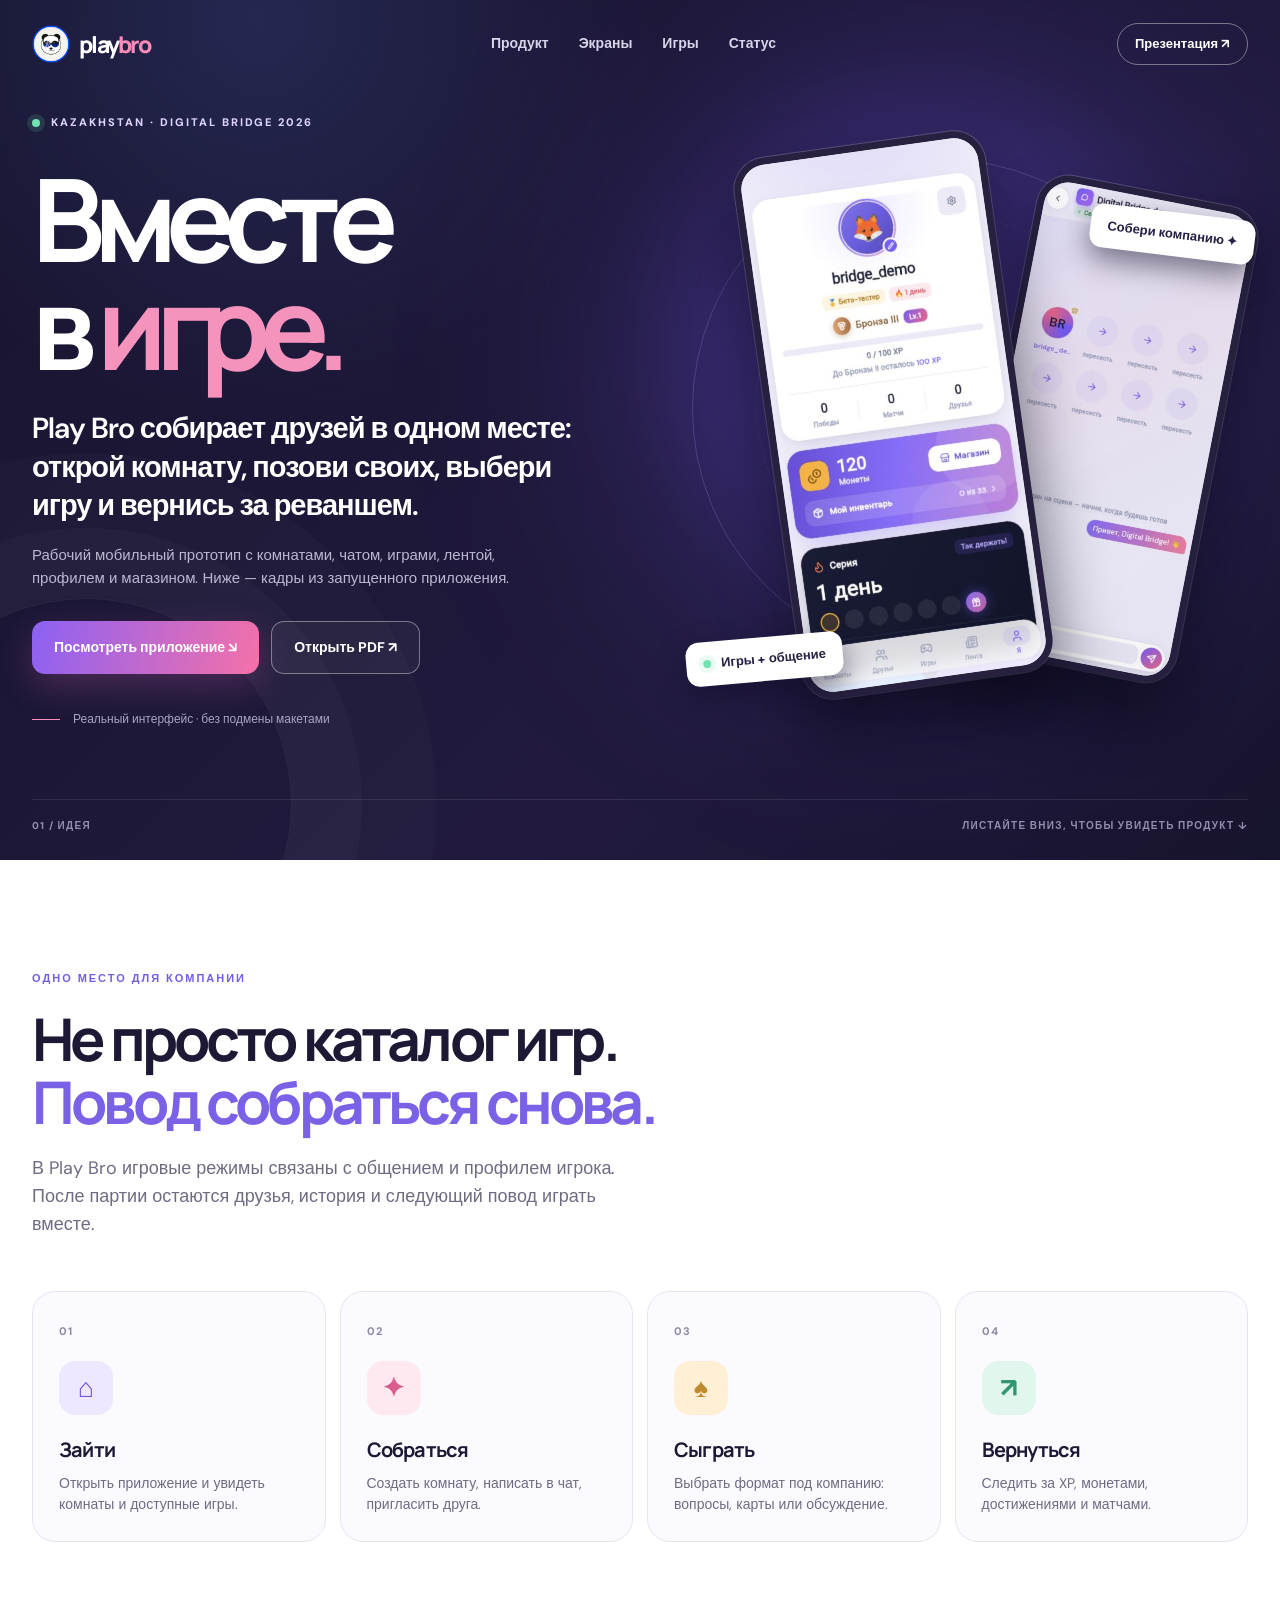
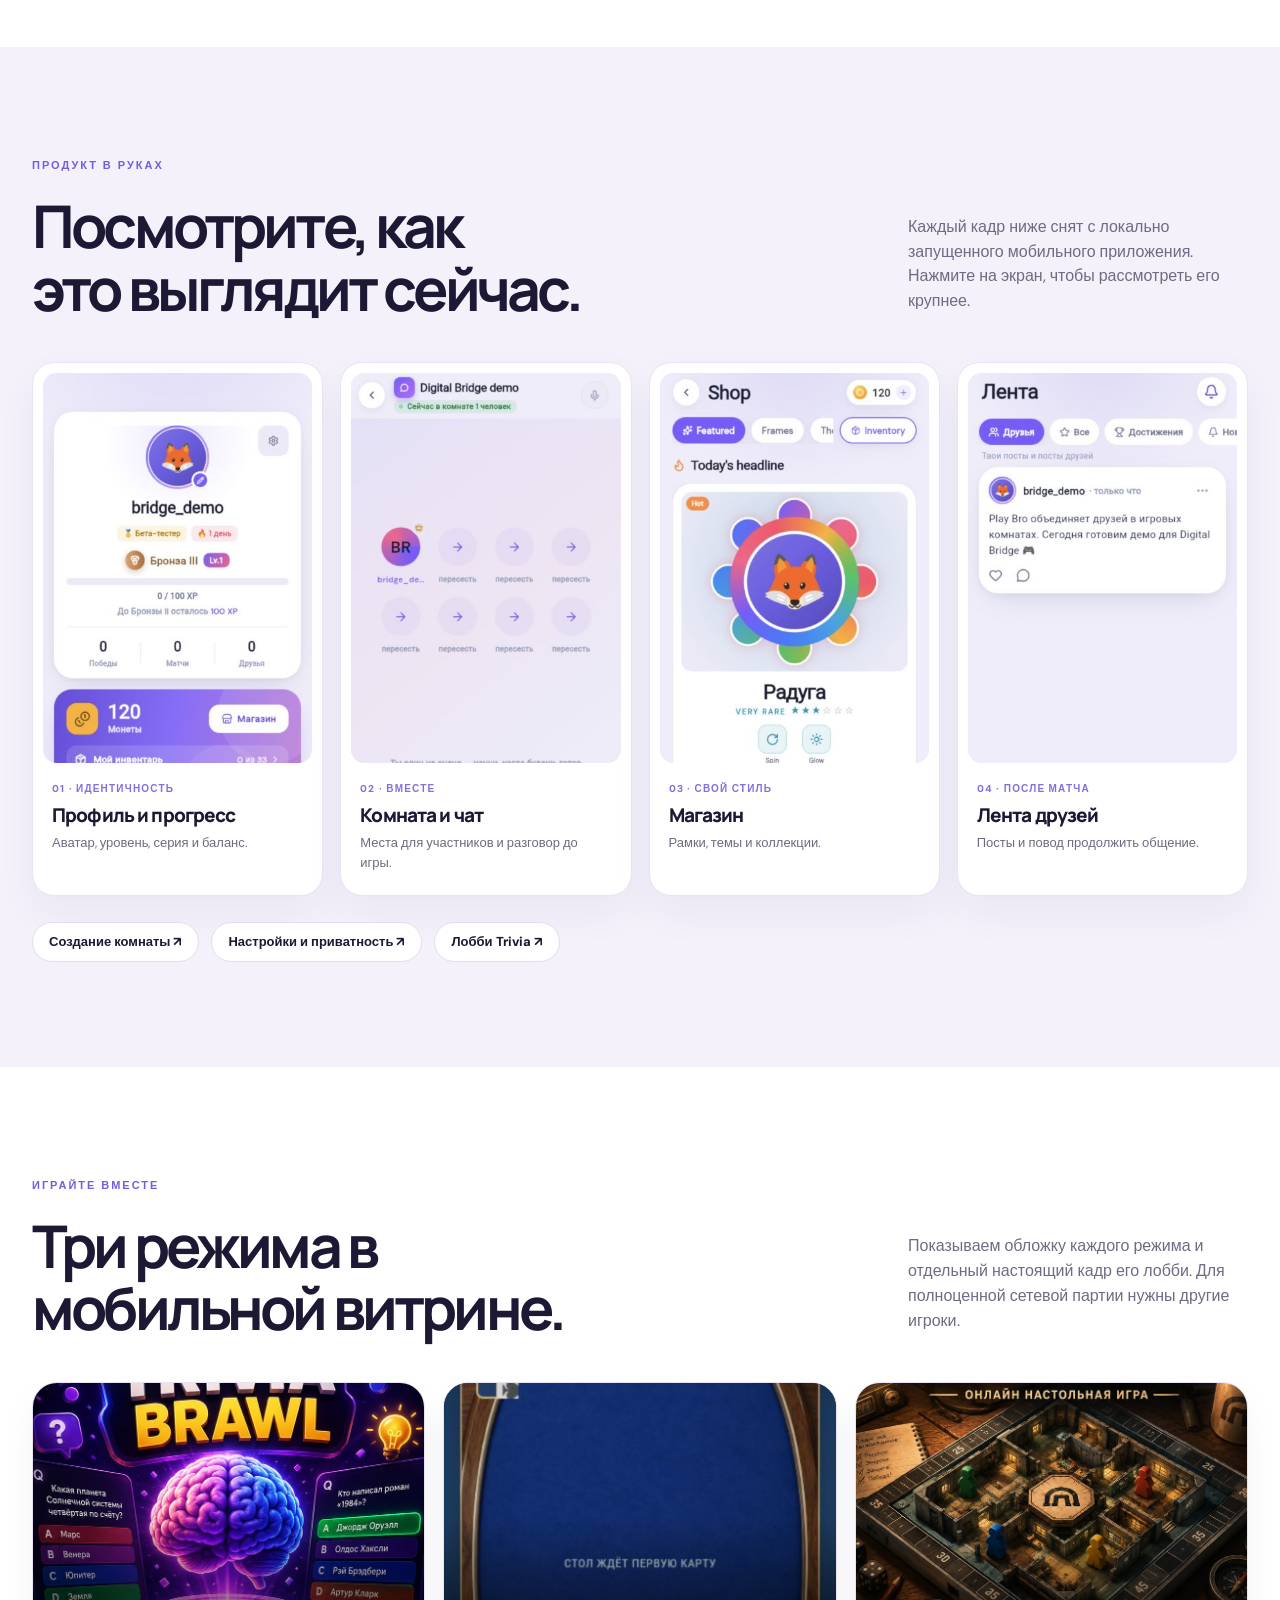
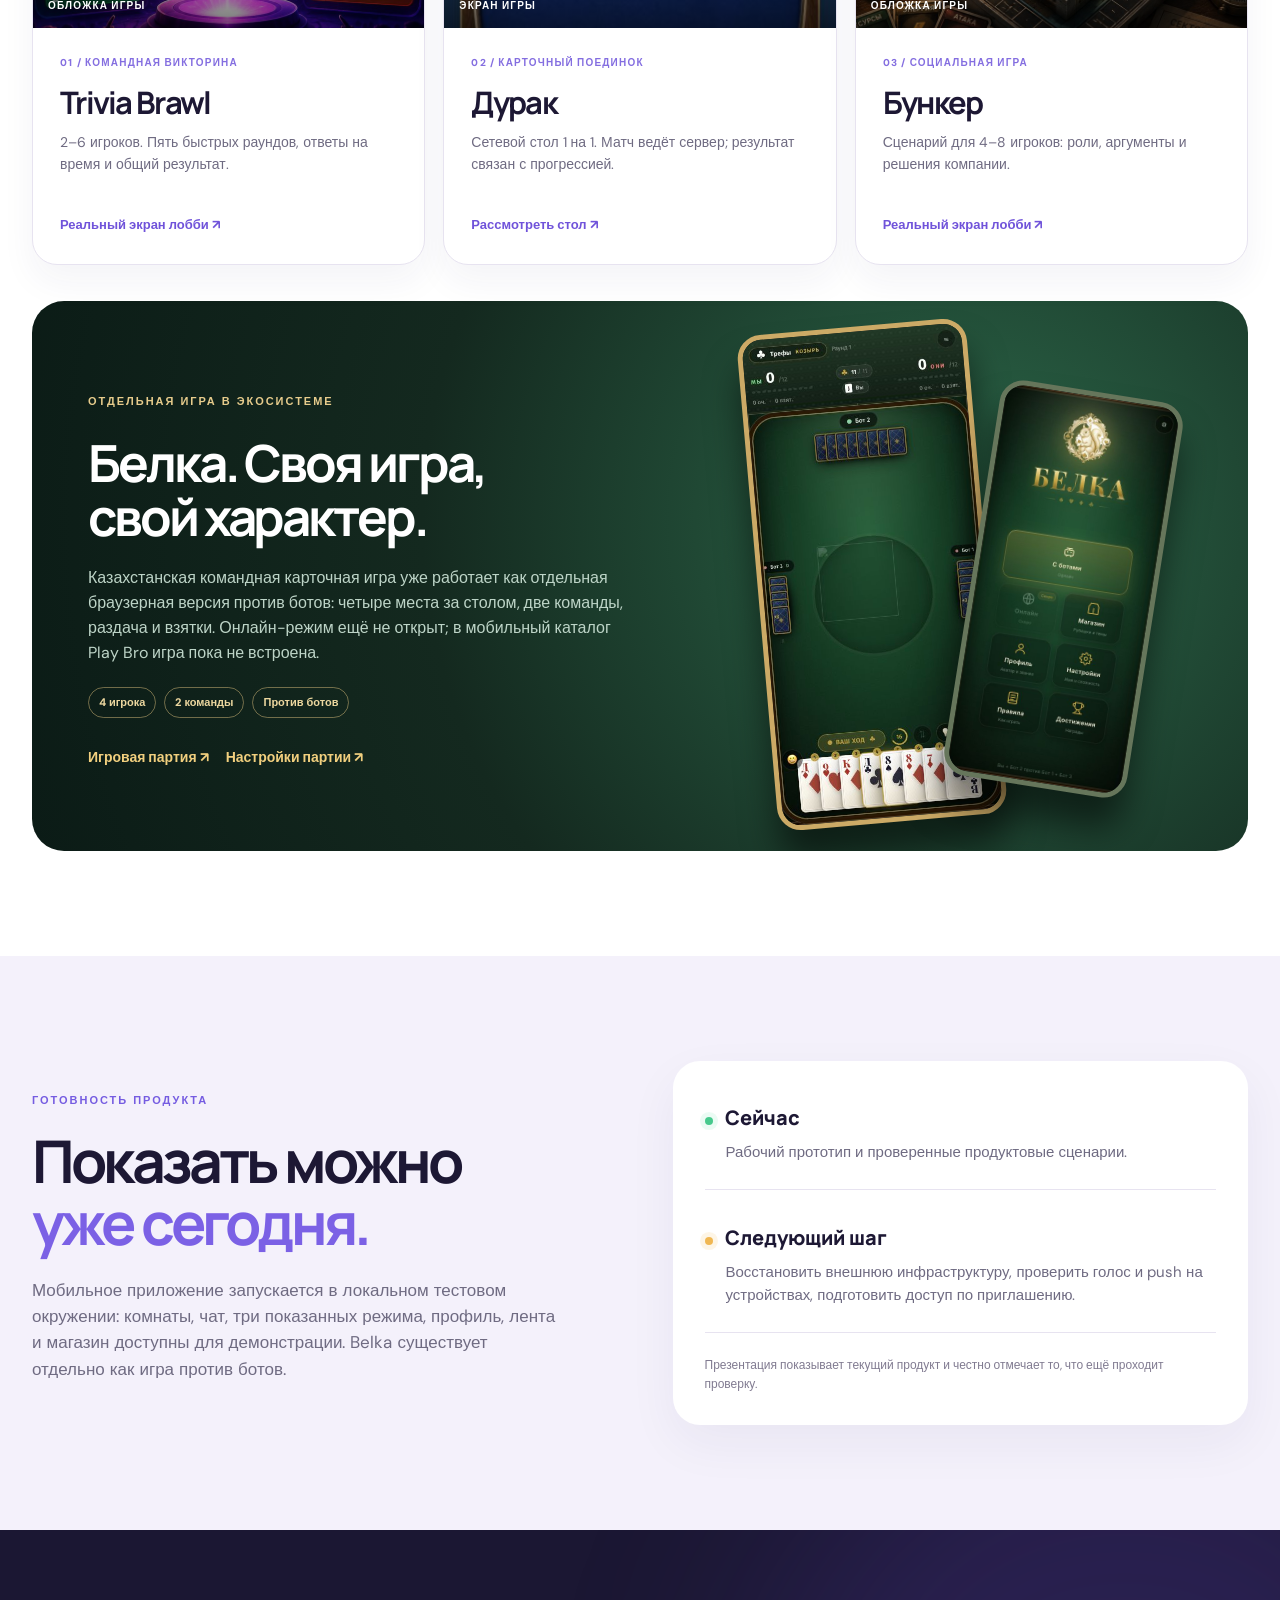
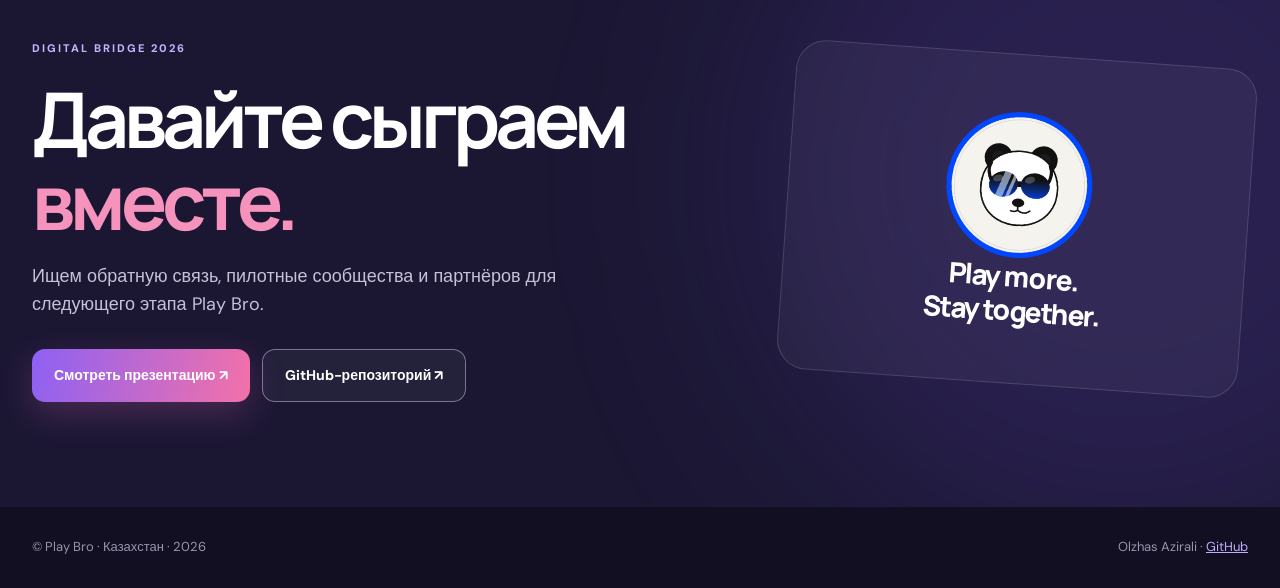
==== commit f1e1b5bf: "Redesign Digital Bridge showcase and pitch with verified product screens" ====
--- a/docs/index.html
+++ b/docs/index.html
@@ -3,36 +3,74 @@
 <head>
   <meta charset="utf-8">
   <meta name="viewport" content="width=device-width, initial-scale=1">
-  <meta name="description" content="Play Bro — мобильное пространство для комнат, друзей и совместных игр.">
-  <title>Play Bro — продуктовая витрина</title>
-  <style>
-    :root { --ink:#1f1a3c; --purple:#7055d7; --muted:#6f6887; --canvas:#f7f6ff; --card:#fff; --mint:#d9f4e9; --line:#e7e1fb; }
-    * { box-sizing:border-box; } html { scroll-behavior:smooth; } body { margin:0; color:var(--ink); background:var(--canvas); font:16px/1.5 Arial,sans-serif; }
-    .wrap { width:min(1120px,calc(100% - 40px)); margin:auto; } header { padding:20px 0; display:flex; justify-content:space-between; align-items:center; gap:20px; }
-    .logo { color:#fff; background:var(--purple); border-radius:999px; padding:8px 16px; font-weight:800; letter-spacing:.06em; text-decoration:none; } nav { display:flex; gap:18px; flex-wrap:wrap; } nav a { color:var(--muted); text-decoration:none; font-weight:700; }
-    .hero { padding:64px 0 72px; background:radial-gradient(circle at 92% 8%,#e5defe 0 190px,transparent 191px),radial-gradient(circle at 0 100%,#d2f5e4 0 130px,transparent 131px); }
-    .eyebrow { color:var(--purple); font-weight:800; letter-spacing:.08em; text-transform:uppercase; font-size:13px; } h1 { max-width:800px; margin:14px 0 20px; font-size:clamp(42px,7vw,76px); line-height:.98; letter-spacing:-.05em; } .lead { max-width:680px; color:var(--muted); font-size:20px; }
-    .facts { display:grid; grid-template-columns:repeat(3,1fr); gap:12px; max-width:720px; margin-top:32px; } .fact { padding:16px; border-radius:16px; background:#fff; box-shadow:0 10px 25px #2719510d; } .fact b { display:block; font-size:24px; } .fact span { color:var(--muted); font-size:14px; }
-    section { padding:70px 0; } h2 { margin:0 0 12px; font-size:clamp(28px,4vw,42px); letter-spacing:-.035em; } .section-lead { max-width:650px; color:var(--muted); font-size:18px; }
-    .screens { display:grid; grid-template-columns:repeat(3,1fr); gap:24px; margin-top:32px; } .games { display:grid; grid-template-columns:repeat(auto-fit,minmax(220px,1fr)); gap:24px; margin-top:32px; } .screen,.game-card { margin:0; background:var(--card); border:1px solid var(--line); border-radius:26px; padding:12px 12px 18px; box-shadow:0 16px 42px #2719510d; } .screen img,.game-card img { display:block; width:100%; border-radius:18px; } figcaption { padding:14px 8px 0; font-weight:800; } figcaption span { display:block; margin-top:3px; color:var(--muted); font-size:14px; font-weight:400; } .game-card h3 { margin:16px 8px 4px; font-size:21px; } .game-card p { margin:0 8px; color:var(--muted); }
-    .room-showcase { display:grid; grid-template-columns:minmax(0,1fr) minmax(260px,360px); gap:40px; align-items:center; margin-top:28px; padding:32px; background:var(--ink); border-radius:30px; color:#fff; } .room-showcase h3 { margin:0 0 12px; font-size:28px; } .room-showcase p { color:#d9d3ee; } .room-showcase ul { margin:22px 0 0; padding-left:20px; color:#fff; } .room-showcase li { margin:8px 0; } .room-showcase img { width:100%; height:440px; object-fit:cover; object-position:center 45%; border-radius:22px; box-shadow:0 18px 45px #0005; }
-    .flows { display:grid; grid-template-columns:repeat(2,1fr); gap:14px; margin-top:30px; } .flow { min-height:150px; border-radius:22px; background:var(--card); padding:24px; border:1px solid var(--line); } .flow i { display:block; width:12px; height:12px; border-radius:50%; background:var(--purple); margin-bottom:28px; } .flow:nth-child(2) i { background:#4e82d7; } .flow:nth-child(3) i { background:#4dad83; } .flow:nth-child(4) i { background:#d98f29; } .flow h3 { margin:0 0 7px; font-size:20px; } .flow p { margin:0; color:var(--muted); }
-    .reality { background:var(--mint); border-radius:30px; padding:28px; margin-top:28px; } .reality h3 { margin:0 0 8px; font-size:21px; } .reality p { margin:0; color:#2f6253; max-width:780px; }
-    .cta { padding:54px 0 70px; } .cta-box { padding:40px; border-radius:30px; background:var(--ink); color:#fff; } .cta-box h2 { max-width:650px; } .cta-box p { max-width:650px; color:#d9d3ee; } .button { display:inline-block; margin-top:23px; padding:13px 18px; background:#fff; color:var(--ink); text-decoration:none; font-weight:800; border-radius:12px; }
-    footer { border-top:1px solid var(--line); padding:26px 0 34px; color:var(--muted); font-size:14px; } footer a { color:var(--purple); }
-    @media (max-width:720px) { .wrap { width:min(100% - 28px,1120px); } header { align-items:flex-start; } nav { justify-content:flex-end; gap:10px; font-size:14px; } .hero { padding-top:42px; } .facts,.screens,.games,.flows,.room-showcase { grid-template-columns:1fr; } section { padding:48px 0; } .cta-box,.room-showcase { padding:28px; } .room-showcase img { height:400px; } }
-  </style>
+  <meta name="theme-color" content="#17142e">
+  <meta name="description" content="Play Bro — комнаты, друзья и совместные игры. Реальные экраны продукта и презентация для Digital Bridge 2026.">
+  <meta property="og:type" content="website">
+  <meta property="og:url" content="https://shutovbro.github.io/play-bro-showcase/">
+  <meta property="og:title" content="Play Bro — вместе в игре">
+  <meta property="og:description" content="Посмотрите реальные экраны мобильного приложения Play Bro.">
+  <meta property="og:image" content="https://shutovbro.github.io/play-bro-showcase/assets/preview.png">
+  <meta name="twitter:card" content="summary_large_image">
+  <link rel="canonical" href="https://shutovbro.github.io/play-bro-showcase/">
+  <link rel="icon" href="assets/bro-icon.png" type="image/png">
+  <link rel="stylesheet" href="style.css">
+  <title>Play Bro — вместе в игре · Digital Bridge 2026</title>
 </head>
 <body>
-  <div class="wrap"><header><a class="logo" href="#top">PLAY BRO</a><nav><a href="#screens">Интерфейс</a><a href="#games">Игры</a><a href="#flows">Сценарии</a><a href="https://github.com/shutovBro/play-bro-showcase">GitHub</a></nav></header></div>
-  <main id="top">
-    <section class="hero"><div class="wrap"><span class="eyebrow">Kazakhstan · Mobile social gaming</span><h1>Комнаты, друзья и игры — в одном приложении.</h1><p class="lead">Play Bro готова к демонстрации и beta-доступу: открыть комнату, пригласить друзей, выбрать игру, следить за прогрессом и оставаться на связи.</p><div class="facts"><div class="fact"><b>5 разделов</b><span>Комнаты, друзья, игры, лента, профиль</span></div><div class="fact"><b>4 режима</b><span>Trivia Brawl, Дурак, Бункер, Белка</span></div><div class="fact"><b>iOS + Android</b><span>Flutter-приложение</span></div></div></div></section>
-    <section id="screens"><div class="wrap"><span class="eyebrow">Реальный интерфейс</span><h2>Так выглядит Play Bro сейчас</h2><p class="section-lead">Скриншоты ниже сделаны из приложения. Это не отрисовка и не макет отдельного сайта.</p><div class="screens"><figure class="screen"><img src="assets/profile.jpg" alt="Профиль игрока Play Bro"><figcaption>Профиль и прогресс<span>Аватар, XP, монеты, серия и инвентарь игрока.</span></figcaption></figure><figure class="screen"><img src="assets/shop.jpg" alt="Экран косметики Play Bro"><figcaption>Косметика и инвентарь<span>Предметы для персонализации профиля и комнат.</span></figcaption></figure><figure class="screen"><img src="assets/settings.jpg" alt="Настройки Play Bro"><figcaption>Настройки и приватность<span>Язык, профиль, безопасность и управление аккаунтом.</span></figcaption></figure></div></div></section>
-    <section id="games"><div class="wrap"><span class="eyebrow">Игровые режимы</span><h2>Четыре игры уже в приложении</h2><p class="section-lead">Каждый режим использует общий профиль, комнату, приглашения и прогрессию Play Bro.</p><div class="games"><article class="game-card"><img src="assets/trivia-brawl.jpg" alt="Trivia Brawl"><h3>Trivia Brawl</h3><p>Викторина для 2–6 игроков и пяти быстрых раундов.</p></article><article class="game-card"><img src="assets/durak.jpg" alt="Дурак"><h3>Дурак</h3><p>Онлайн-карточная игра 1 на 1 с серверной логикой матча.</p></article><article class="game-card"><img src="assets/bunker.jpg" alt="Бункер"><h3>Бункер</h3><p>Социальная дедукция для компании с голосовым общением.</p></article><article class="game-card"><img src="assets/belka-promo.png" alt="Белка"><h3>Белка</h3><p>Казахстанская командная карточная игра: 4 игрока, 2 команды.</p></article></div></div></section>
-    <section><div class="wrap"><span class="eyebrow">Комнаты и общение</span><h2>Собраться в комнату, а не искать всех по разным приложениям</h2><div class="room-showcase"><div><h3>Голосовая комната — центр совместной сессии</h3><p>Комната объединяет участников до и во время игры: видно, кто онлайн, кто говорит и кто присоединился.</p><ul><li>открытые и приватные комнаты</li><li>голосовое общение во время игровых сессий</li><li>приглашения друзьям и статусы присутствия</li><li>комментарии и социальная активность в ленте</li></ul><p><small>Визуал справа — концепт экрана комнаты; функции соответствуют текущему продукту.</small></p></div><img src="assets/room-voice-concept.jpg" alt="Концепт голосовой комнаты Play Bro"></div></div></section>
-    <section id="flows"><div class="wrap"><span class="eyebrow">Ключевые сценарии</span><h2>Приложение строится вокруг совместного времени</h2><div class="flows"><article class="flow"><i></i><h3>Комнаты и голос</h3><p>Создать открытую или приватную комнату, позвать друзей и общаться во время игры.</p></article><article class="flow"><i></i><h3>Друзья и приглашения</h3><p>Добавлять игроков, видеть взаимные связи и отправлять игровые приглашения.</p></article><article class="flow"><i></i><h3>Игры и результаты</h3><p>Выбирать режим, играть вместе и возвращаться за прогрессом, историей и реваншем.</p></article><article class="flow"><i></i><h3>Лента и профиль</h3><p>Делиться активностью, видеть события друзей, управлять своим профилем и приватностью.</p></article></div><div class="reality"><h3>Что доступно в beta</h3><p>Комнаты, друзья, каталог игр, профиль, лента, комментарии, XP, монеты, достижения, история матчей, настройки и инструменты безопасности. Доступ к мобильной beta-сборке выдаётся через TestFlight по приглашению.</p></div></div></section>
-    <section class="cta"><div class="wrap"><div class="cta-box"><span class="eyebrow" style="color:#b9aaff">Play Bro · Digital Bridge 2026</span><h2>Публичная витрина продукта</h2><p>В репозитории собраны описание, реальные экраны приложения и презентация. Исходный код, инфраструктура и пользовательские данные не публикуются.</p><a class="button" href="https://github.com/shutovBro/play-bro-showcase">Открыть GitHub-репозиторий</a></div></div></section>
+  <a class="skip" href="#main">К содержимому</a>
+  <header class="site-header"><div class="shell header-inner">
+    <a class="brand" href="#top" aria-label="Play Bro — наверх"><img src="assets/bro-icon.png" alt=""><span>play<span class="brand-accent">bro</span></span></a>
+    <nav aria-label="Основная навигация"><a href="#product">Продукт</a><a href="#screens">Экраны</a><a href="#games">Игры</a><a href="#status">Статус</a></nav>
+    <a class="header-cta" href="Play_Bro_Digital_Bridge.pdf">Презентация ↗</a>
+  </div></header>
+  <main id="main">
+    <section class="hero" id="top"><div class="hero-glow" aria-hidden="true"></div><div class="shell hero-grid">
+      <div class="hero-copy"><div class="eyebrow"><span class="eyebrow-dot"></span> KAZAKHSTAN · DIGITAL BRIDGE 2026</div>
+        <h1>Вместе<br>в <em>игре.</em></h1>
+        <p class="hero-lead">Play Bro собирает друзей в одном месте: открой комнату, позови своих, выбери игру и вернись за реваншем.</p>
+        <p class="hero-state">Рабочий мобильный прототип с комнатами, чатом, играми, лентой, профилем и магазином. Ниже — кадры из запущенного приложения.</p>
+        <div class="hero-actions"><a class="button button-primary" href="#screens">Посмотреть приложение ↘</a><a class="button button-outline" href="Play_Bro_Digital_Bridge.pdf">Открыть PDF ↗</a></div>
+        <div class="hero-proof"><span class="proof-line"></span> Реальный интерфейс · без подмены макетами</div>
+      </div>
+      <div class="hero-stage" aria-label="Экраны мобильного приложения Play Bro"><div class="stage-orbit orbit-one"></div><div class="stage-orbit orbit-two"></div>
+        <figure class="phone hero-phone-back"><img src="assets/room-chat.png" alt="Комната Play Bro с чатом" width="390" height="844"></figure>
+        <figure class="phone hero-phone-front"><img src="assets/profile-current.png" alt="Профиль игрока Play Bro" width="390" height="844"></figure>
+        <div class="stage-sticker sticker-top">Собери компанию ✦</div><div class="stage-sticker sticker-bottom"><span class="live-dot"></span> Игры + общение</div>
+      </div>
+    </div><div class="shell hero-foot"><span>01 / Идея</span><span>Листайте вниз, чтобы увидеть продукт ↓</span></div></section>
+    <section class="intro section" id="product"><div class="shell">
+      <div class="section-head"><span class="section-kicker">ОДНО МЕСТО ДЛЯ КОМПАНИИ</span><h2>Не просто каталог игр.<br><span>Повод собраться снова.</span></h2><p>В Play Bro игровые режимы связаны с общением и профилем игрока. После партии остаются друзья, история и следующий повод играть вместе.</p></div>
+      <div class="journey" aria-label="Путь игрока">
+        <article><b>01</b><div class="journey-icon">⌂</div><h3>Зайти</h3><p>Открыть приложение и увидеть комнаты и доступные игры.</p></article>
+        <article><b>02</b><div class="journey-icon">✦</div><h3>Собраться</h3><p>Создать комнату, написать в чат, пригласить друга.</p></article>
+        <article><b>03</b><div class="journey-icon">♠</div><h3>Сыграть</h3><p>Выбрать формат под компанию: вопросы, карты или обсуждение.</p></article>
+        <article><b>04</b><div class="journey-icon">↗</div><h3>Вернуться</h3><p>Следить за XP, монетами, достижениями и матчами.</p></article>
+      </div>
+    </div></section>
+    <section class="screen-section section" id="screens"><div class="shell">
+      <div class="split-head"><div><span class="section-kicker">ПРОДУКТ В РУКАХ</span><h2>Посмотрите, как<br>это выглядит сейчас.</h2></div><p>Каждый кадр ниже снят с локально запущенного мобильного приложения. Нажмите на экран, чтобы рассмотреть его крупнее.</p></div>
+      <div class="screen-grid">
+        <figure class="screen-card"><button class="image-open" type="button" data-image="assets/profile-current.png" data-caption="Профиль игрока · реальный экран Play Bro"><img src="assets/profile-current.png" alt="Профиль игрока с XP, монетами и серией" loading="lazy" width="390" height="844"><span class="zoom">Увеличить ↗</span></button><figcaption><span>01 · ИДЕНТИЧНОСТЬ</span><strong>Профиль и прогресс</strong><small>Аватар, уровень, серия и баланс.</small></figcaption></figure>
+        <figure class="screen-card"><button class="image-open" type="button" data-image="assets/room-chat.png" data-caption="Комната и чат · реальный экран Play Bro"><img src="assets/room-chat.png" alt="Комната с местами участников и сообщением в чате" loading="lazy" width="390" height="844"><span class="zoom">Увеличить ↗</span></button><figcaption><span>02 · ВМЕСТЕ</span><strong>Комната и чат</strong><small>Места для участников и разговор до игры.</small></figcaption></figure>
+        <figure class="screen-card"><button class="image-open" type="button" data-image="assets/shop-current.png" data-caption="Магазин косметики · реальный экран Play Bro"><img src="assets/shop-current.png" alt="Магазин косметики и коллекций Play Bro" loading="lazy" width="390" height="844"><span class="zoom">Увеличить ↗</span></button><figcaption><span>03 · СВОЙ СТИЛЬ</span><strong>Магазин</strong><small>Рамки, темы и коллекции.</small></figcaption></figure>
+        <figure class="screen-card"><button class="image-open" type="button" data-image="assets/feed.png" data-caption="Социальная лента · реальный экран Play Bro"><img src="assets/feed.png" alt="Лента с публикацией игрока" loading="lazy" width="390" height="844"><span class="zoom">Увеличить ↗</span></button><figcaption><span>04 · ПОСЛЕ МАТЧА</span><strong>Лента друзей</strong><small>Посты и повод продолжить общение.</small></figcaption></figure>
+      </div>
+      <div class="more-screens"><a href="assets/room-create.png" target="_blank" rel="noopener">Создание комнаты ↗</a><a href="assets/settings.jpg" target="_blank" rel="noopener">Настройки и приватность ↗</a><a href="assets/trivia-lobby.png" target="_blank" rel="noopener">Лобби Trivia ↗</a></div>
+    </div></section>
+    <section class="games-section section" id="games"><div class="shell">
+      <div class="split-head"><div><span class="section-kicker">ИГРАЙТЕ ВМЕСТЕ</span><h2>Три режима в<br>мобильной витрине.</h2></div><p>Показываем обложку каждого режима и отдельный настоящий кадр его лобби. Для полноценной сетевой партии нужны другие игроки.</p></div>
+      <div class="game-grid">
+        <article class="game-card"><div class="game-art"><img src="assets/trivia-brawl.jpg" alt="Обложка режима Trivia Brawl" loading="lazy" width="800" height="800"><span class="image-kind">ОБЛОЖКА ИГРЫ</span></div><div class="game-detail"><span class="game-number">01 / КОМАНДНАЯ ВИКТОРИНА</span><h3>Trivia Brawl</h3><p>2–6 игроков. Пять быстрых раундов, ответы на время и общий результат.</p><a href="assets/trivia-lobby.png" target="_blank" rel="noopener">Реальный экран лобби ↗</a></div></article>
+        <article class="game-card"><div class="game-art game-art-durak"><img src="assets/durak-lobby.png" alt="Экран стола Дурака в ожидании соперника" loading="lazy" width="390" height="844"><span class="image-kind">ЭКРАН ИГРЫ</span></div><div class="game-detail"><span class="game-number">02 / КАРТОЧНЫЙ ПОЕДИНОК</span><h3>Дурак</h3><p>Сетевой стол 1 на 1. Матч ведёт сервер; результат связан с прогрессией.</p><a href="assets/durak-lobby.png" target="_blank" rel="noopener">Рассмотреть стол ↗</a></div></article>
+        <article class="game-card"><div class="game-art"><img src="assets/bunker.jpg" alt="Обложка режима Бункер" loading="lazy" width="800" height="800"><span class="image-kind">ОБЛОЖКА ИГРЫ</span></div><div class="game-detail"><span class="game-number">03 / СОЦИАЛЬНАЯ ИГРА</span><h3>Бункер</h3><p>Сценарий для 4–8 игроков: роли, аргументы и решения компании.</p><a href="assets/bunker-lobby.png" target="_blank" rel="noopener">Реальный экран лобби ↗</a></div></article>
+      </div>
+      <div class="belka-feature"><div class="belka-copy"><span class="belka-kicker">ОТДЕЛЬНАЯ ИГРА В ЭКОСИСТЕМЕ</span><h3>Белка. Своя игра,<br>свой характер.</h3><p>Казахстанская командная карточная игра уже работает как отдельная браузерная версия против ботов: четыре места за столом, две команды, раздача и взятки. Онлайн-режим ещё не открыт; в мобильный каталог Play Bro игра пока не встроена.</p><div class="belka-pills"><span>4 игрока</span><span>2 команды</span><span>Против ботов</span></div><div class="belka-links"><a class="belka-link" href="assets/belka-game.png" target="_blank" rel="noopener">Игровая партия ↗</a><a class="belka-link" href="assets/belka-setup.png" target="_blank" rel="noopener">Настройки партии ↗</a></div></div><div class="belka-images"><button type="button" class="belka-shot image-open" data-image="assets/belka-game.png" data-caption="Belka · реальная партия против ботов"><img src="assets/belka-game.png" alt="Реальный игровой стол Belka с картами" loading="lazy" width="390" height="844"><span class="zoom">Увеличить ↗</span></button><button type="button" class="belka-shot belka-shot-small image-open" data-image="assets/belka-menu.png" data-caption="Belka · главное меню отдельной браузерной игры"><img src="assets/belka-menu.png" alt="Главное меню отдельной игры Belka" loading="lazy" width="390" height="844"><span class="zoom">Увеличить ↗</span></button></div></div>
+    </div></section>
+    <section class="status-section section" id="status"><div class="shell status-grid"><div><span class="section-kicker">ГОТОВНОСТЬ ПРОДУКТА</span><h2>Показать можно<br><span>уже сегодня.</span></h2><p>Мобильное приложение запускается в локальном тестовом окружении: комнаты, чат, три показанных режима, профиль, лента и магазин доступны для демонстрации. Belka существует отдельно как игра против ботов.</p></div><div class="status-panel"><div><span class="status-light"></span><strong>Сейчас</strong><p>Рабочий прототип и проверенные продуктовые сценарии.</p></div><div><span class="status-light status-light-next"></span><strong>Следующий шаг</strong><p>Восстановить внешнюю инфраструктуру, проверить голос и push на устройствах, подготовить доступ по приглашению.</p></div><div class="status-foot">Презентация показывает текущий продукт и честно отмечает то, что ещё проходит проверку.</div></div></div></section>
+    <section class="closing section" id="materials"><div class="shell closing-inner"><div><span class="section-kicker">DIGITAL BRIDGE 2026</span><h2>Давайте сыграем<br><em>вместе.</em></h2><p>Ищем обратную связь, пилотные сообщества и партнёров для следующего этапа Play Bro.</p><div class="closing-actions"><a class="button button-primary" href="Play_Bro_Digital_Bridge.pdf">Смотреть презентацию ↗</a><a class="button button-outline" href="https://github.com/shutovBro/play-bro-showcase">GitHub-репозиторий ↗</a></div></div><div class="closing-card"><img src="assets/bro-icon.png" alt="Маскот Play Bro" width="512" height="512"><span>Play more.<br>Stay together.</span></div></div></section>
   </main>
-  <footer><div class="wrap">Play Bro · Kazakhstan · <a href="https://github.com/shutovBro/play-bro-showcase">GitHub showcase</a></div></footer>
+  <footer class="footer"><div class="shell footer-inner"><span>© Play Bro · Казахстан · 2026</span><span>Olzhas Azirali · <a href="https://github.com/shutovBro">GitHub</a></span></div></footer>
+  <dialog id="lightbox" aria-label="Увеличенный экран"><button id="lightbox-close" type="button" aria-label="Закрыть">×</button><img id="lightbox-image" alt=""><p id="lightbox-caption"></p></dialog>
+  <script src="app.js" defer></script>
 </body>
 </html>
--- a/docs/style.css
+++ b/docs/style.css
@@ -0,0 +1,158 @@
+@import url('https://fonts.googleapis.com/css2?family=DM+Sans:wght@400;500;600;700;800&family=Manrope:wght@400;500;600;700;800&display=swap');
+:root{--ink:#1d1834;--muted:#6f6b82;--violet:#7458e8;--coral:#ee669e;--canvas:#f5f3fb;--white:#fff;--line:#e7e3f0}
+*{box-sizing:border-box}
+html{scroll-behavior:smooth}
+body{margin:0;background:var(--canvas);color:var(--ink);font:16px/1.55 'DM Sans',Arial,sans-serif}
+button,a{font:inherit}
+button{cursor:pointer}
+img{max-width:100%}
+a{color:inherit}
+.shell{width:min(1240px,calc(100% - 64px));margin-inline:auto}
+.skip{position:absolute;left:16px;top:-100px;background:#fff;color:#17142e;padding:10px;z-index:100}
+.skip:focus{top:12px}
+.site-header{position:absolute;z-index:20;top:0;left:0;right:0;color:#fff}
+.header-inner{height:88px;display:flex;align-items:center;justify-content:space-between;gap:28px}
+.brand{display:inline-flex;align-items:center;gap:9px;text-decoration:none;font:800 23px/1 Manrope,sans-serif;letter-spacing:-.075em;white-space:nowrap}
+.brand img{width:38px;height:38px;object-fit:contain;border-radius:11px}
+.brand-accent{color:#fb8cba}
+nav{display:flex;align-items:center;gap:30px}
+nav a{text-decoration:none;color:#d8d4e9;font-size:14px;font-weight:700;transition:color .2s}
+nav a:hover,nav a:focus-visible{color:#fff}
+.header-cta{border:1px solid #ffffff65;border-radius:999px;padding:10px 17px;text-decoration:none;font-size:13px;font-weight:800;white-space:nowrap}
+.header-cta:hover,.header-cta:focus-visible{background:#ffffff20}
+.hero{position:relative;overflow:hidden;background:#17142e;color:#fff;min-height:740px}
+.hero:before{content:"";position:absolute;inset:0;background:radial-gradient(circle at 72% 41%,#7b56e145,transparent 29%),radial-gradient(circle at 20% 2%,#2e376b88,transparent 30%),linear-gradient(135deg,#17142e,#211a3e 65%,#17142e)}
+.hero:after{content:"";position:absolute;bottom:-150px;left:-120px;width:410px;height:410px;border:1px solid #ffffff12;border-radius:50%;box-shadow:0 0 0 70px #ffffff06,0 0 0 145px #ffffff04}
+.hero-glow{position:absolute;width:560px;height:560px;border-radius:50%;right:6%;top:70px;background:#7c5aff45;filter:blur(120px)}
+.hero-grid{position:relative;z-index:1;display:grid;grid-template-columns:1fr 1fr;align-items:center;gap:45px;min-height:690px;padding-top:110px;padding-bottom:70px}
+.hero-copy{max-width:600px}
+.eyebrow,.section-kicker,.belka-kicker{display:inline-flex;align-items:center;gap:11px;font-size:11px;letter-spacing:.18em;font-weight:800}
+.eyebrow{color:#ded3ff}
+.eyebrow-dot,.live-dot,.status-light{width:8px;height:8px;background:#71e4b2;border-radius:50%;box-shadow:0 0 0 5px #71e4b224}
+h1,h2,h3,p,figure{margin-top:0}
+h1,h2,h3{font-family:Manrope,Arial,sans-serif}
+h1{font-size:clamp(80px,9vw,132px);line-height:.94;letter-spacing:-.095em;margin:29px 0}
+h1 em,.closing h2 em{font-style:normal;color:#f693bd}
+.hero-lead{font-size:clamp(21px,2.3vw,29px);font-weight:600;line-height:1.33;letter-spacing:-.035em;max-width:570px;margin-bottom:19px}
+.hero-state{color:#bcb7d1;font-size:15px;max-width:500px}
+.hero-actions,.closing-actions{display:flex;gap:12px;flex-wrap:wrap;margin-top:30px}
+.button{display:inline-flex;align-items:center;justify-content:center;gap:12px;padding:15px 22px;border-radius:13px;text-decoration:none;font-weight:800;font-size:14px;min-height:52px;transition:transform .2s,background .2s,box-shadow .2s}
+.button:hover,.button:focus-visible{transform:translateY(-3px)}
+.button-primary{background:linear-gradient(105deg,#8c61f4,#f471a8);color:#fff;box-shadow:0 12px 35px #c35aa647}
+.button-outline{border:1px solid #ffffff62;color:#fff;background:#ffffff0b}
+.hero-proof{display:flex;align-items:center;gap:13px;color:#a9a4c1;font-size:12px;margin-top:36px}
+.proof-line{height:1px;width:28px;background:#fb8cba}
+.hero-stage{height:555px;position:relative;isolation:isolate}
+.stage-orbit{position:absolute;border:1px solid #a994eb40;border-radius:50%;width:500px;height:500px;left:5%;top:3%}
+.orbit-two{width:380px;height:380px;left:16%;top:13%;border-style:dashed;opacity:.5}
+.phone{position:absolute;overflow:hidden;margin:0;border:7px solid #27213f;border-radius:32px;background:#efedfb;box-shadow:0 35px 65px #06051294,0 0 0 1px #ffffff35}
+.phone img{display:block;width:100%;height:100%;object-fit:cover}
+.hero-phone-back{width:224px;height:484px;right:5%;top:45px;transform:rotate(11deg);opacity:.96}
+.hero-phone-front{width:253px;height:546px;right:39%;top:0;transform:rotate(-8deg)}
+.stage-sticker{position:absolute;background:#fff;color:#252045;padding:12px 17px;border-radius:13px;box-shadow:0 12px 28px #100c2680;font-weight:800;font-size:13px;white-space:nowrap}
+.sticker-top{top:70px;right:-7px;transform:rotate(7deg)}
+.sticker-bottom{bottom:16px;left:4%;display:flex;align-items:center;gap:10px;transform:rotate(-5deg)}
+.hero-foot{position:relative;z-index:2;display:flex;justify-content:space-between;color:#938eac;padding-bottom:27px;border-top:1px solid #ffffff18;padding-top:18px;text-transform:uppercase;letter-spacing:.13em;font-size:10px;font-weight:800}
+.section{padding:105px 0}
+.section-kicker{color:#755ce1}
+.section-head{max-width:770px}
+h2{font-size:clamp(39px,4.6vw,68px);line-height:1.06;letter-spacing:-.065em;margin:18px 0 22px}
+.section-head h2 span,.status-grid h2 span{color:#7b61e5}
+.section-head p,.split-head p{font-size:18px;color:var(--muted);max-width:620px}
+.intro{background:#fff}
+.journey{display:grid;grid-template-columns:repeat(4,1fr);gap:14px;margin-top:52px}
+.journey article{position:relative;min-height:240px;padding:26px;border:1px solid var(--line);border-radius:23px;background:#fbfaff}
+.journey b{font-size:11px;color:#8d88a0;letter-spacing:.1em}
+.journey-icon{width:54px;height:54px;border-radius:16px;display:grid;place-items:center;background:#ede7ff;color:#7054da;font-size:27px;font-weight:800;margin:19px 0}
+.journey article:nth-child(2) .journey-icon{background:#ffe8f0;color:#dd5c90}
+.journey article:nth-child(3) .journey-icon{background:#fff0d5;color:#be8b30}
+.journey article:nth-child(4) .journey-icon{background:#e1f6ed;color:#319773}
+.journey h3{font-size:20px;letter-spacing:-.04em;margin:0 0 8px}
+.journey p{font-size:14px;color:var(--muted);line-height:1.5;margin:0}
+.screen-section{background:#f4f1fb}
+.split-head{display:flex;justify-content:space-between;gap:45px;align-items:end;margin-bottom:42px}
+.split-head h2{margin-bottom:0}
+.split-head p{max-width:340px;font-size:16px;margin:0 0 6px}
+.screen-grid{display:grid;grid-template-columns:repeat(4,minmax(0,1fr));gap:17px}
+.screen-card{margin:0;background:#fff;border:1px solid #e9e3f4;padding:10px;border-radius:22px;box-shadow:0 17px 40px #2d1e5b0d;transition:transform .25s,box-shadow .25s}
+.screen-card:hover{transform:translateY(-5px);box-shadow:0 24px 45px #2d1e5b1d}
+.image-open{position:relative;display:block;width:100%;border:0;background:#e9e5f4;padding:0;text-align:left;overflow:hidden;border-radius:14px}
+.image-open img{display:block;width:100%;height:auto}
+.screen-card .image-open{height:390px}
+.screen-card img{height:100%;object-fit:cover;object-position:top}
+.zoom{position:absolute;bottom:12px;right:12px;background:#fff;color:#2e244e;font-size:11px;font-weight:800;padding:7px 10px;border-radius:8px;opacity:0;transform:translateY(6px);transition:opacity .2s,transform .2s}
+.image-open:hover .zoom,.image-open:focus-visible .zoom{opacity:1;transform:none}
+figcaption{padding:18px 9px 12px}
+figcaption span,.game-number{display:block;color:#846ee0;font-size:10px;font-weight:800;letter-spacing:.12em}
+figcaption strong{display:block;font:800 19px Manrope,sans-serif;letter-spacing:-.045em;margin:5px 0}
+figcaption small{display:block;color:var(--muted);font-size:13px}
+.more-screens{display:flex;gap:12px;flex-wrap:wrap;margin-top:26px}
+.more-screens a{background:#fff;border:1px solid #e4dcef;border-radius:999px;padding:9px 16px;text-decoration:none;font-size:13px;font-weight:800}
+.more-screens a:hover{border-color:#8b72df;color:#6f4ce0}
+.games-section{background:#fff}
+.game-grid{display:grid;grid-template-columns:repeat(3,1fr);gap:18px}
+.game-card{overflow:hidden;border:1px solid var(--line);border-radius:25px;background:#fff;box-shadow:0 17px 35px #2d1e5b0d}
+.game-art{position:relative;height:245px;background:#191d37;overflow:hidden}
+.game-art img{width:100%;height:100%;display:block;object-fit:cover}
+.game-art-durak img{object-position:center 28%}
+.game-art:after{content:"";position:absolute;inset:55% 0 0;background:linear-gradient(transparent,#0008)}
+.image-kind{position:absolute;z-index:1;left:15px;bottom:14px;color:#fff;font-size:10px;letter-spacing:.12em;font-weight:800}
+.game-detail{padding:27px}
+.game-detail h3{font-size:31px;letter-spacing:-.055em;margin:8px 0 6px}
+.game-detail p{font-size:14px;color:var(--muted);min-height:66px}
+.game-detail a{font-size:13px;font-weight:800;color:#7053da;text-decoration:none}
+.game-detail a:hover{text-decoration:underline}
+.belka-feature{margin-top:36px;background:radial-gradient(circle at 77% 40%,#2c6749,#14291f 55%,#0b1b16);color:#fff;border-radius:32px;overflow:hidden;display:grid;grid-template-columns:1.05fr .95fr;min-height:550px}
+.belka-copy{padding:60px 20px 55px 56px;align-self:center}
+.belka-kicker{color:#e7cc8c}
+.belka-copy h3{font-size:clamp(36px,4vw,56px);line-height:1.07;letter-spacing:-.06em;margin:22px 0}
+.belka-copy p{max-width:535px;color:#bdd4c7;font-size:16px}
+.belka-pills{display:flex;gap:8px;flex-wrap:wrap;margin:22px 0 29px}
+.belka-pills span{padding:6px 10px;border:1px solid #ddc07d7a;border-radius:999px;color:#ecd79f;font-size:11px;font-weight:800}
+.belka-links{display:flex;gap:17px;flex-wrap:wrap}
+.belka-link{color:#f1cf7e;font-weight:800;text-decoration:none;font-size:14px}
+.belka-link:hover{text-decoration:underline}
+.belka-images{position:relative;height:550px}
+.belka-shot{position:absolute;display:block;padding:0;background:#0c1612;border:5px solid #ccaa66;border-radius:24px;overflow:hidden;box-shadow:0 30px 35px #0008;transform:rotate(-5deg);width:230px;height:497px;top:25px;left:15%}
+.belka-shot img{display:block;width:100%;height:100%;object-fit:cover}
+.belka-shot-small{width:185px;height:400px;top:88px;left:52%;transform:rotate(9deg);border-color:#66765b}
+.status-section{background:#f4f1fb}
+.status-grid{display:grid;grid-template-columns:1fr 1fr;gap:65px;align-items:center}
+.status-grid p{max-width:530px;color:var(--muted);font-size:17px}
+.status-panel{border-radius:27px;background:#fff;padding:32px;box-shadow:0 18px 50px #2d1e5b0e}
+.status-panel>div:not(:last-child){padding:11px 0 25px;border-bottom:1px solid var(--line);margin-bottom:23px}
+.status-panel strong{display:inline-block;margin-left:12px;font:800 20px Manrope,sans-serif}
+.status-panel p{margin:8px 0 0 21px;font-size:15px}
+.status-light{display:inline-block;background:#47c98d}
+.status-light-next{background:#f0b752;box-shadow:0 0 0 5px #f0b75224}
+.status-foot{font-size:12px;color:#817b91}
+.closing{background:#1b1733;color:#fff;position:relative;overflow:hidden}
+.closing:before{content:"";position:absolute;width:750px;height:750px;border-radius:50%;background:#6246bc35;filter:blur(100px);right:-220px;top:-130px}
+.closing-inner{position:relative;display:grid;grid-template-columns:1.2fr .8fr;gap:60px;align-items:center}
+.closing .section-kicker{color:#c3b4ff}
+.closing h2{font-size:clamp(55px,6vw,84px)}
+.closing p{font-size:18px;color:#c6c1d7;max-width:540px}
+.closing-card{display:flex;align-items:center;flex-direction:column;justify-content:center;border:1px solid #ffffff23;background:#ffffff0b;border-radius:30px;min-height:330px;transform:rotate(4deg)}
+.closing-card img{width:150px;height:150px;object-fit:contain}
+.closing-card span{font:800 28px/1.2 Manrope,sans-serif;letter-spacing:-.05em;text-align:center}
+.footer{background:#120f23;color:#9993ad;font-size:13px}
+.footer-inner{display:flex;justify-content:space-between;gap:20px;padding-top:30px;padding-bottom:30px}
+.footer a{color:#c0adfa}
+#lightbox{border:0;border-radius:20px;padding:20px;background:#fff;box-shadow:0 30px 100px #0008;max-width:min(94vw,600px);max-height:94vh;text-align:center}
+#lightbox::backdrop{background:#100b24dc}
+#lightbox img{display:block;max-width:100%;max-height:76vh;margin:auto;border-radius:12px}
+#lightbox p{font-size:13px;font-weight:700;color:#534c68;margin:10px 30px 0}
+#lightbox-close{position:absolute;top:5px;right:7px;background:#1f1935;color:#fff;border:0;border-radius:50%;width:34px;height:34px;font-size:25px;line-height:1}
+@media(max-width:1050px){nav{gap:16px}.hero-grid{gap:10px}.hero-phone-front{right:37%}.hero-phone-back{right:0}.screen-card .image-open{height:340px}.game-art{height:210px}}
+@media(max-width:760px){
+  .shell{width:min(100% - 32px,620px)}.header-inner{height:72px}nav{display:none}.brand{font-size:21px}.header-cta{padding:8px 12px;font-size:12px}
+  .hero{min-height:0}.hero-grid{display:block;min-height:0;padding-top:125px;padding-bottom:25px}.hero-copy{max-width:none}h1{font-size:clamp(75px,18vw,110px)}.hero-lead{font-size:22px}.hero-state{font-size:14px}
+  .hero-stage{height:415px;margin-top:40px}.stage-orbit{width:350px;height:350px;left:50%;transform:translateX(-50%);top:0}.orbit-two{width:270px;height:270px;top:40px}
+  .hero-phone-front{width:169px;height:364px;right:auto;left:17%;top:15px;border-width:5px;border-radius:23px}.hero-phone-back{width:151px;height:326px;right:10%;top:40px;border-width:5px;border-radius:22px}.stage-sticker{font-size:10px;padding:8px 10px}.sticker-top{top:9px;right:0}.sticker-bottom{left:8%;bottom:0}
+  .hero-foot{font-size:9px}.hero-foot span:last-child{text-align:right}.section{padding:70px 0}h2{font-size:clamp(37px,10vw,55px)}.section-head p,.split-head p{font-size:16px}.journey{grid-template-columns:repeat(2,1fr);gap:10px;margin-top:32px}.journey article{min-height:220px;padding:20px}.journey p{font-size:13px}
+  .split-head{display:block;margin-bottom:30px}.split-head p{max-width:600px;margin-top:20px}.screen-grid{grid-template-columns:repeat(2,minmax(0,1fr));gap:10px}.screen-card{padding:6px;border-radius:16px}.screen-card .image-open{height:280px;border-radius:11px}figcaption{padding:12px 5px}figcaption strong{font-size:16px}figcaption small{font-size:11px}.zoom{display:none}
+  .game-grid{grid-template-columns:1fr}.game-art{height:250px}.game-detail p{min-height:0}.belka-feature{grid-template-columns:1fr}.belka-copy{padding:42px 28px 0}.belka-images{height:420px}.belka-shot{width:170px;height:367px;left:14%;top:24px}.belka-shot-small{width:140px;height:302px;left:53%;top:73px}
+  .status-grid,.closing-inner{grid-template-columns:1fr;gap:25px}.status-panel{padding:25px}.closing-card{min-height:260px;transform:none}.footer-inner{display:block}.footer-inner span{display:block;margin:5px 0}
+}
+@media(max-width:370px){.hero-actions .button,.closing-actions .button{width:100%}.screen-card .image-open{height:235px}.stage-sticker{display:none}}
+@media(prefers-reduced-motion:reduce){html{scroll-behavior:auto}*,*:before,*:after{transition:none!important;animation:none!important}}
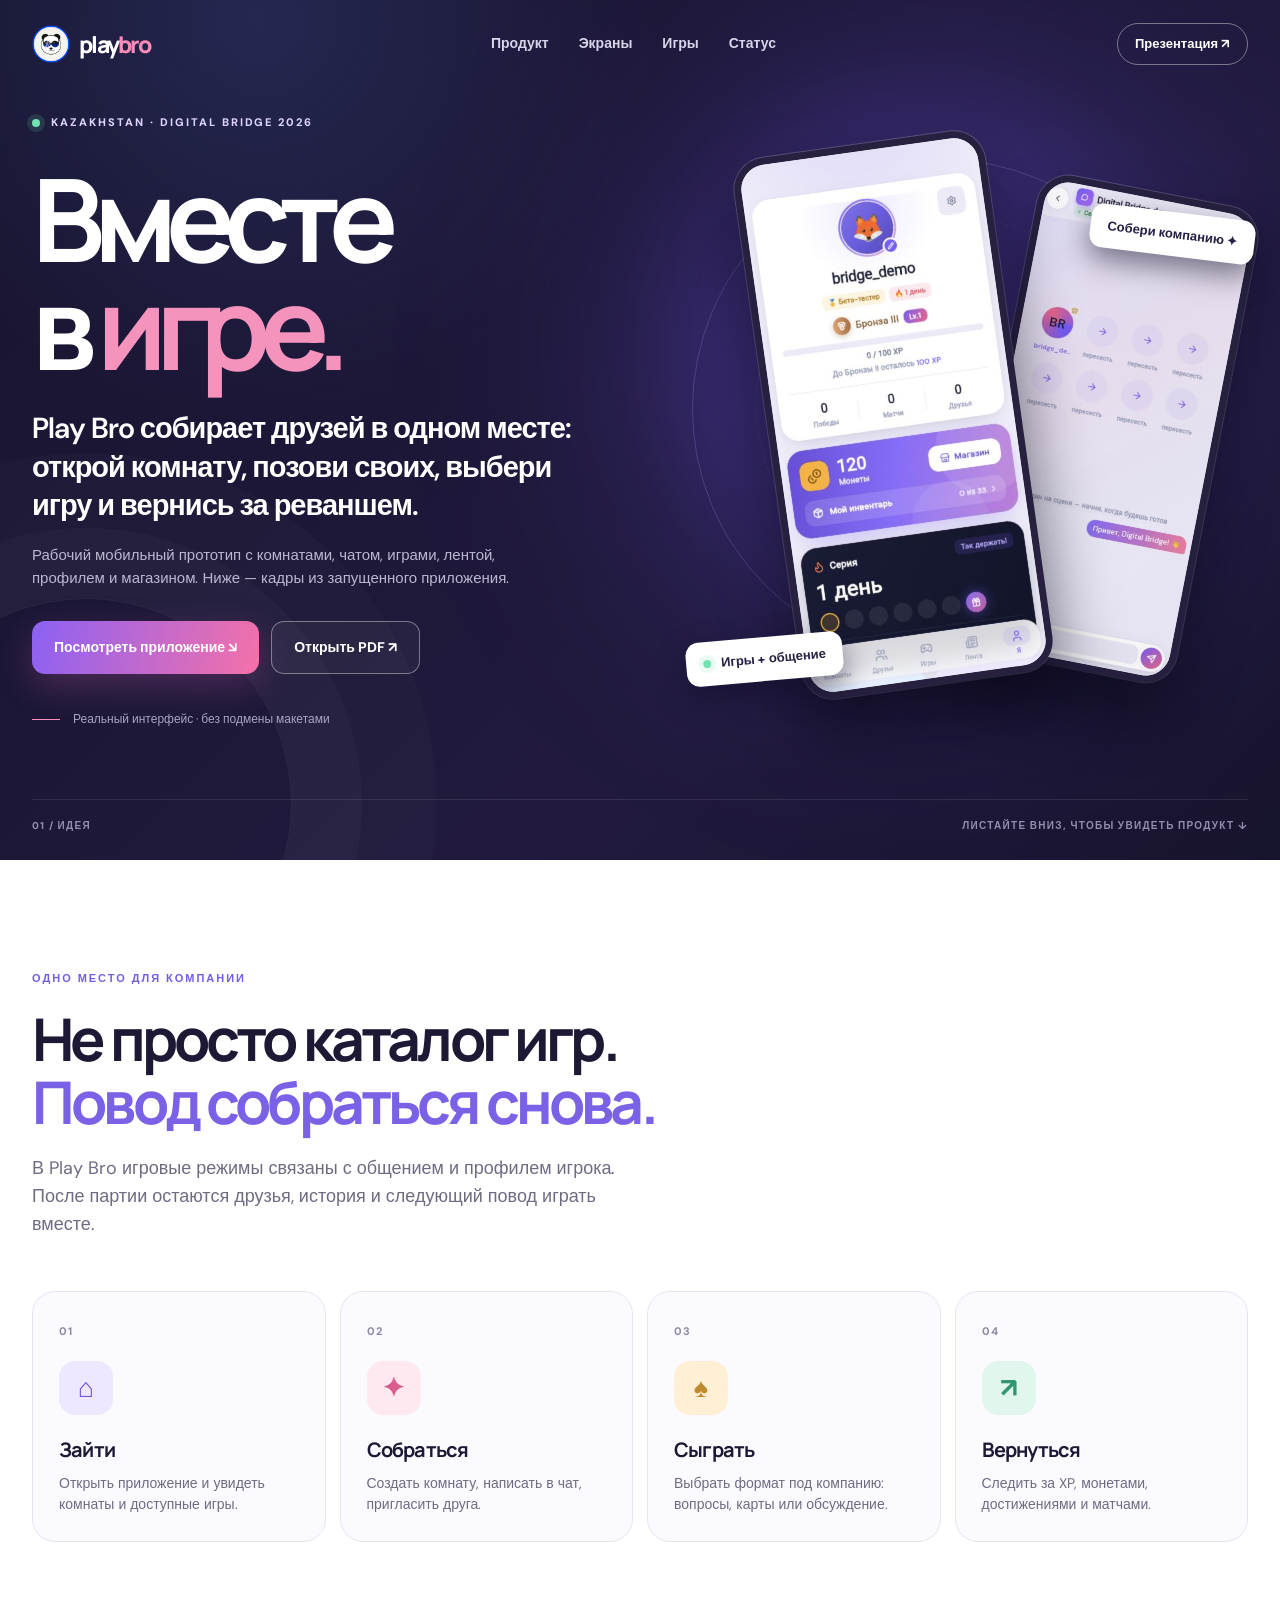
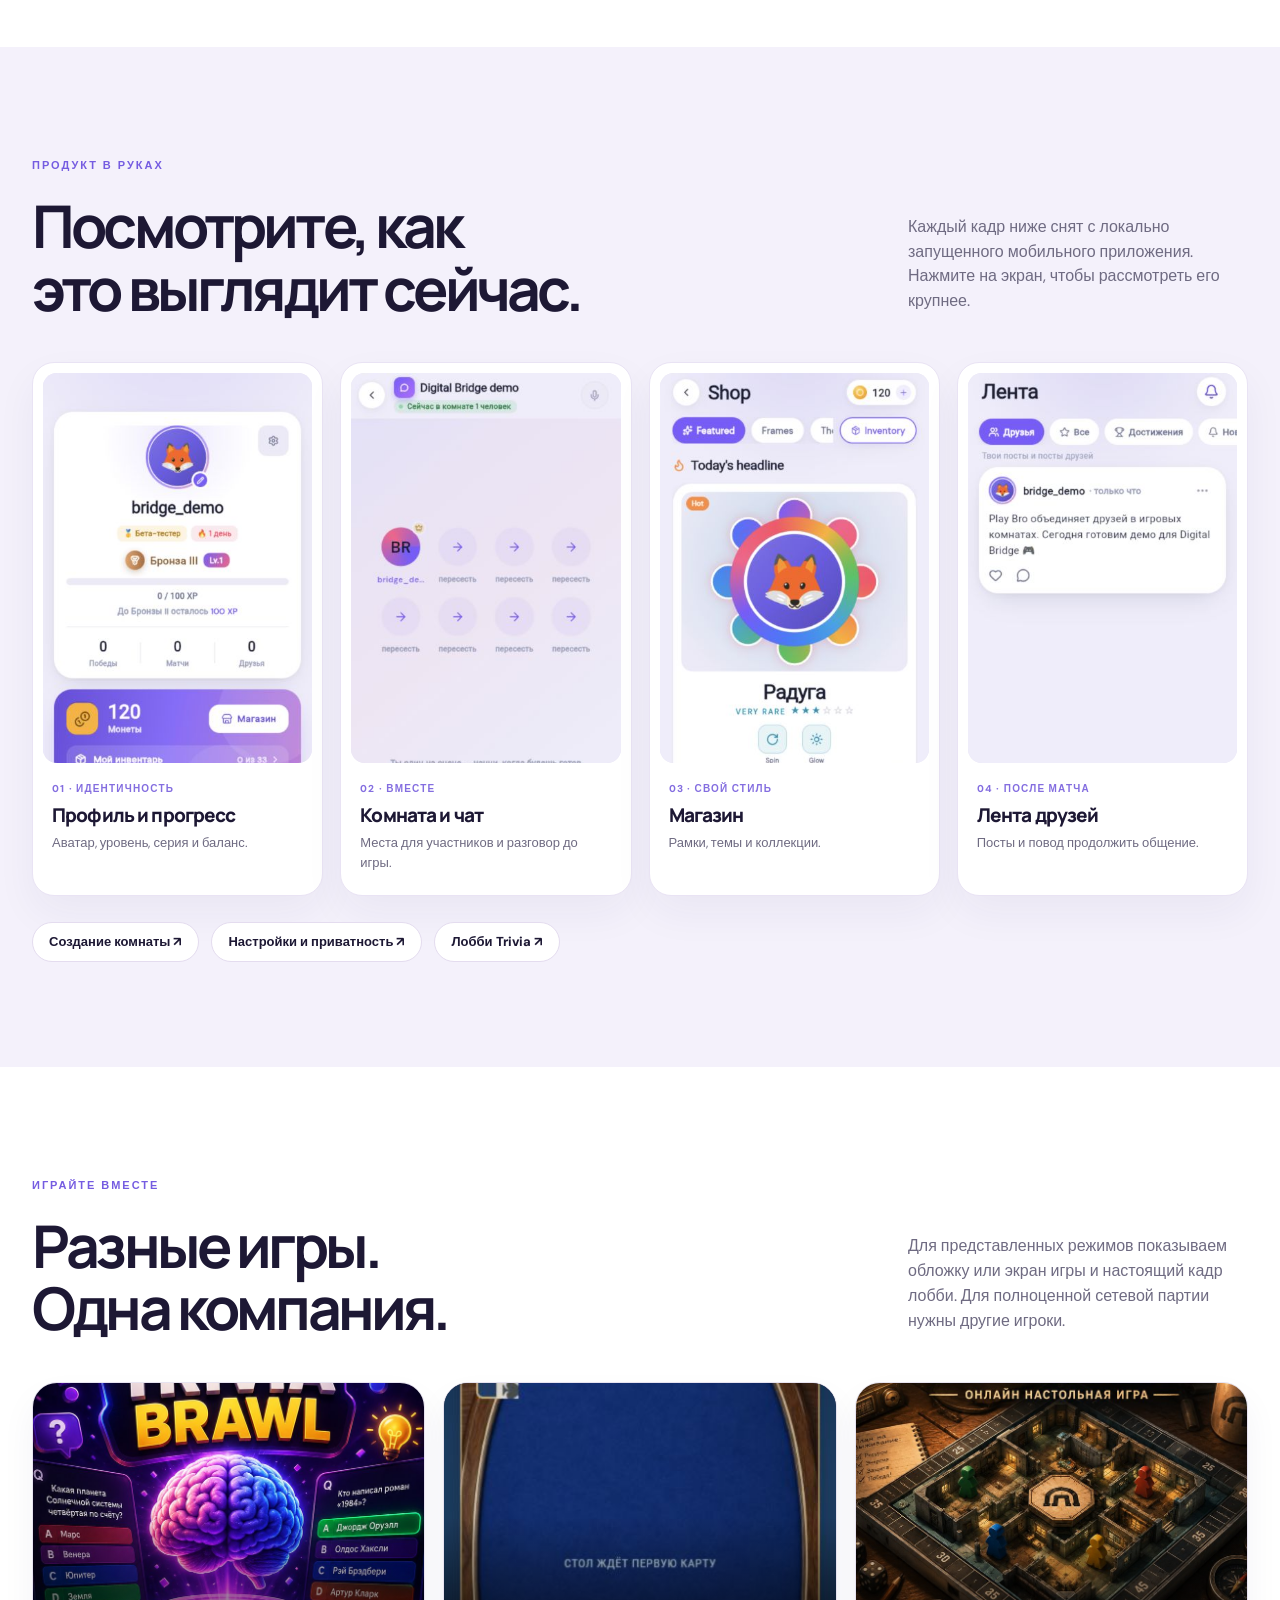
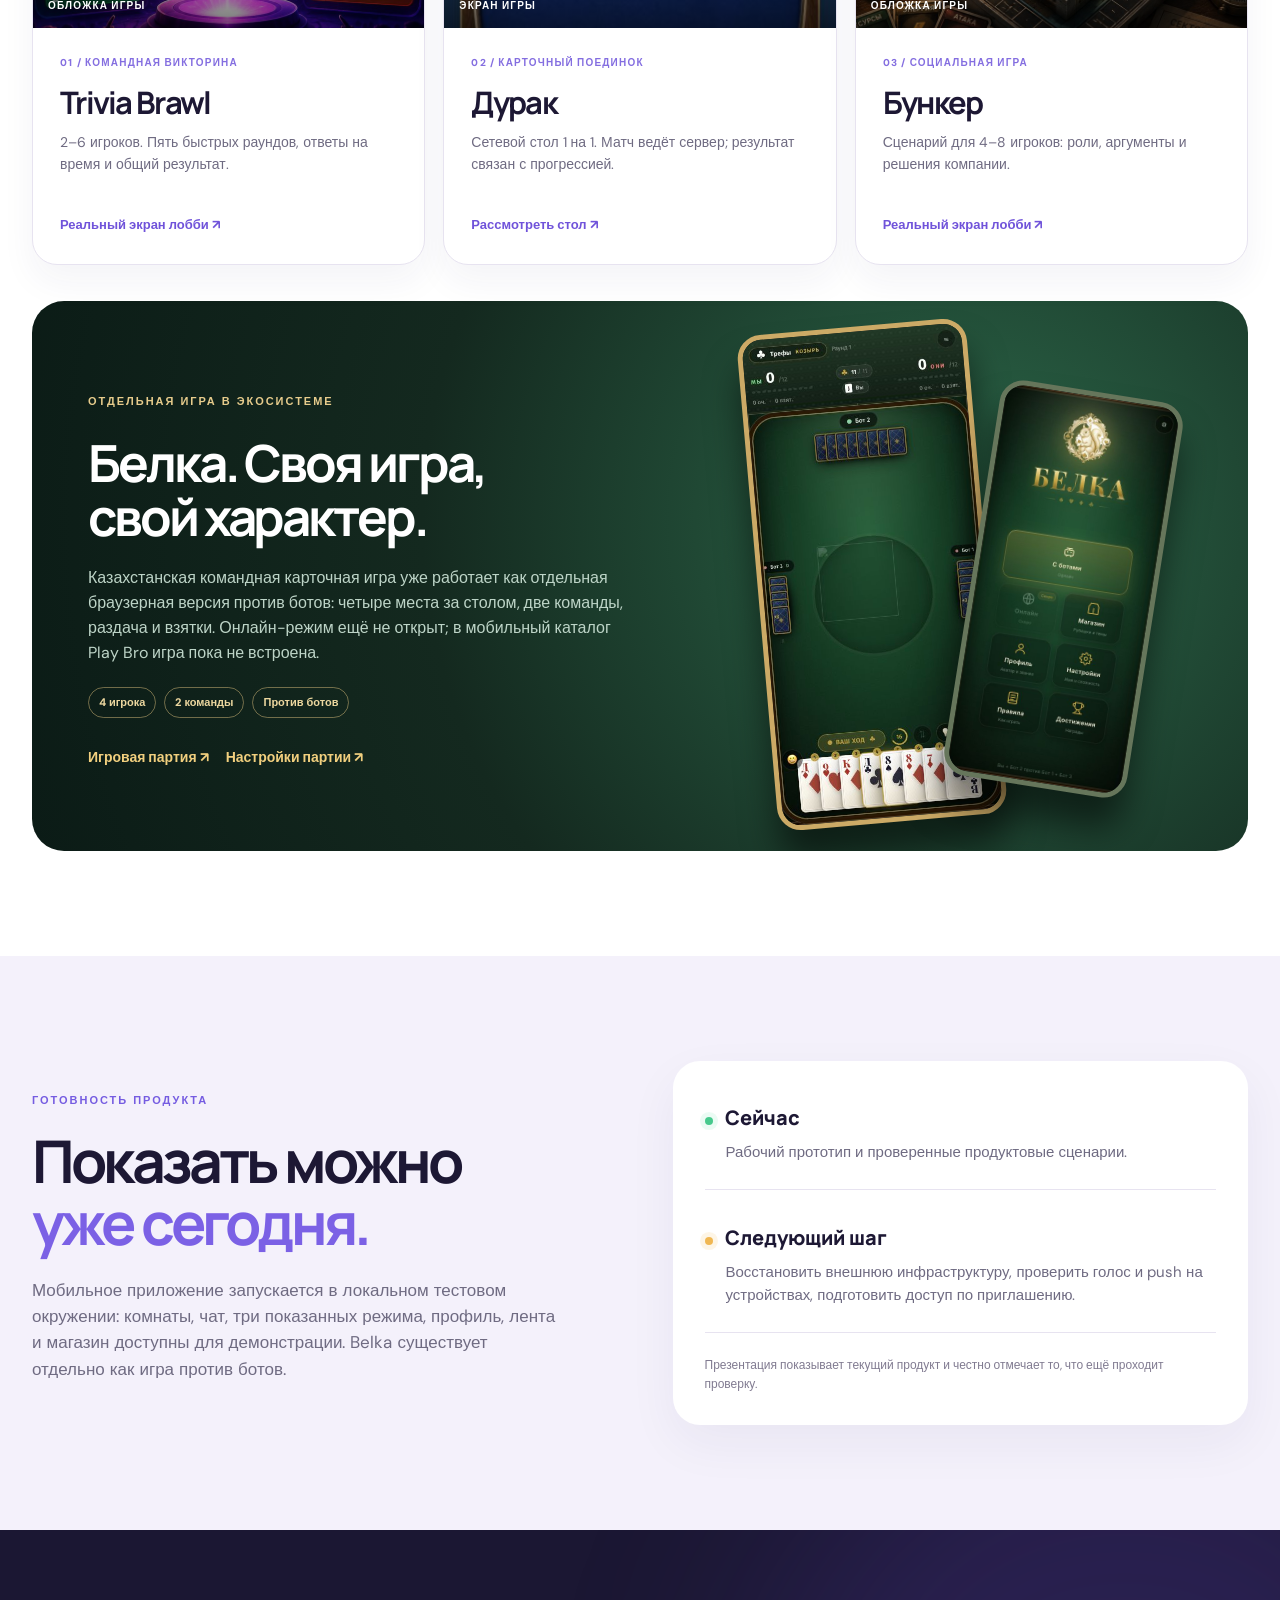
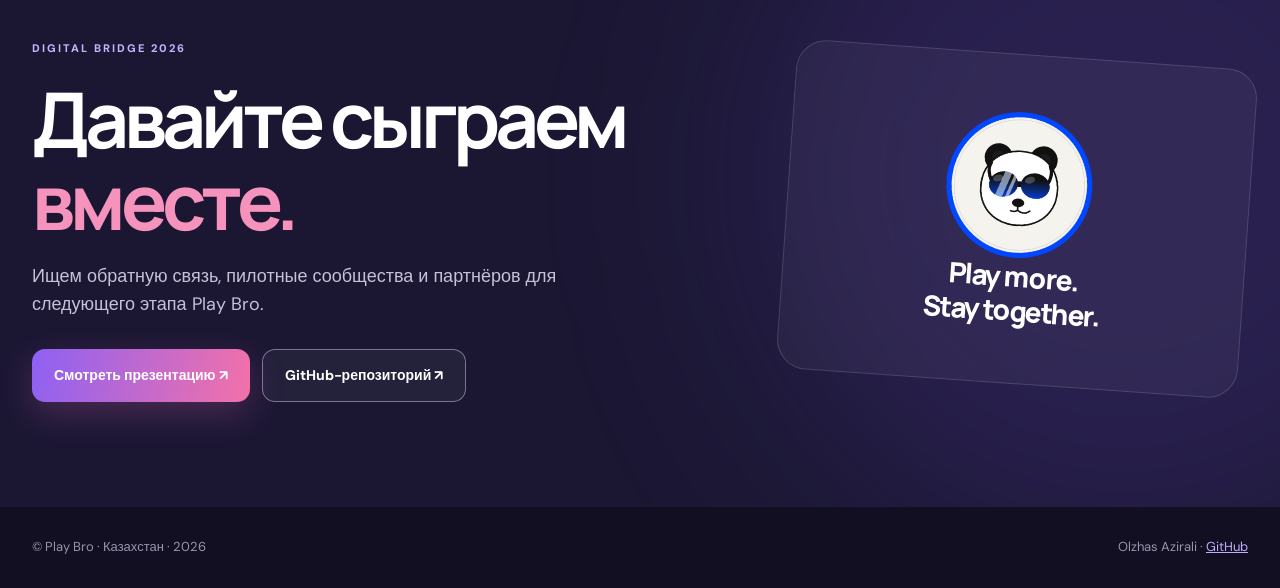
==== commit 9f4a9674: "Clarify showcased game selection" ====
--- a/docs/index.html
+++ b/docs/index.html
@@ -58,7 +58,7 @@
       <div class="more-screens"><a href="assets/room-create.png" target="_blank" rel="noopener">Создание комнаты ↗</a><a href="assets/settings.jpg" target="_blank" rel="noopener">Настройки и приватность ↗</a><a href="assets/trivia-lobby.png" target="_blank" rel="noopener">Лобби Trivia ↗</a></div>
     </div></section>
     <section class="games-section section" id="games"><div class="shell">
-      <div class="split-head"><div><span class="section-kicker">ИГРАЙТЕ ВМЕСТЕ</span><h2>Три режима в<br>мобильной витрине.</h2></div><p>Показываем обложку каждого режима и отдельный настоящий кадр его лобби. Для полноценной сетевой партии нужны другие игроки.</p></div>
+      <div class="split-head"><div><span class="section-kicker">ИГРАЙТЕ ВМЕСТЕ</span><h2>Разные игры.<br>Одна компания.</h2></div><p>Для представленных режимов показываем обложку или экран игры и настоящий кадр лобби. Для полноценной сетевой партии нужны другие игроки.</p></div>
       <div class="game-grid">
         <article class="game-card"><div class="game-art"><img src="assets/trivia-brawl.jpg" alt="Обложка режима Trivia Brawl" loading="lazy" width="800" height="800"><span class="image-kind">ОБЛОЖКА ИГРЫ</span></div><div class="game-detail"><span class="game-number">01 / КОМАНДНАЯ ВИКТОРИНА</span><h3>Trivia Brawl</h3><p>2–6 игроков. Пять быстрых раундов, ответы на время и общий результат.</p><a href="assets/trivia-lobby.png" target="_blank" rel="noopener">Реальный экран лобби ↗</a></div></article>
         <article class="game-card"><div class="game-art game-art-durak"><img src="assets/durak-lobby.png" alt="Экран стола Дурака в ожидании соперника" loading="lazy" width="390" height="844"><span class="image-kind">ЭКРАН ИГРЫ</span></div><div class="game-detail"><span class="game-number">02 / КАРТОЧНЫЙ ПОЕДИНОК</span><h3>Дурак</h3><p>Сетевой стол 1 на 1. Матч ведёт сервер; результат связан с прогрессией.</p><a href="assets/durak-lobby.png" target="_blank" rel="noopener">Рассмотреть стол ↗</a></div></article>
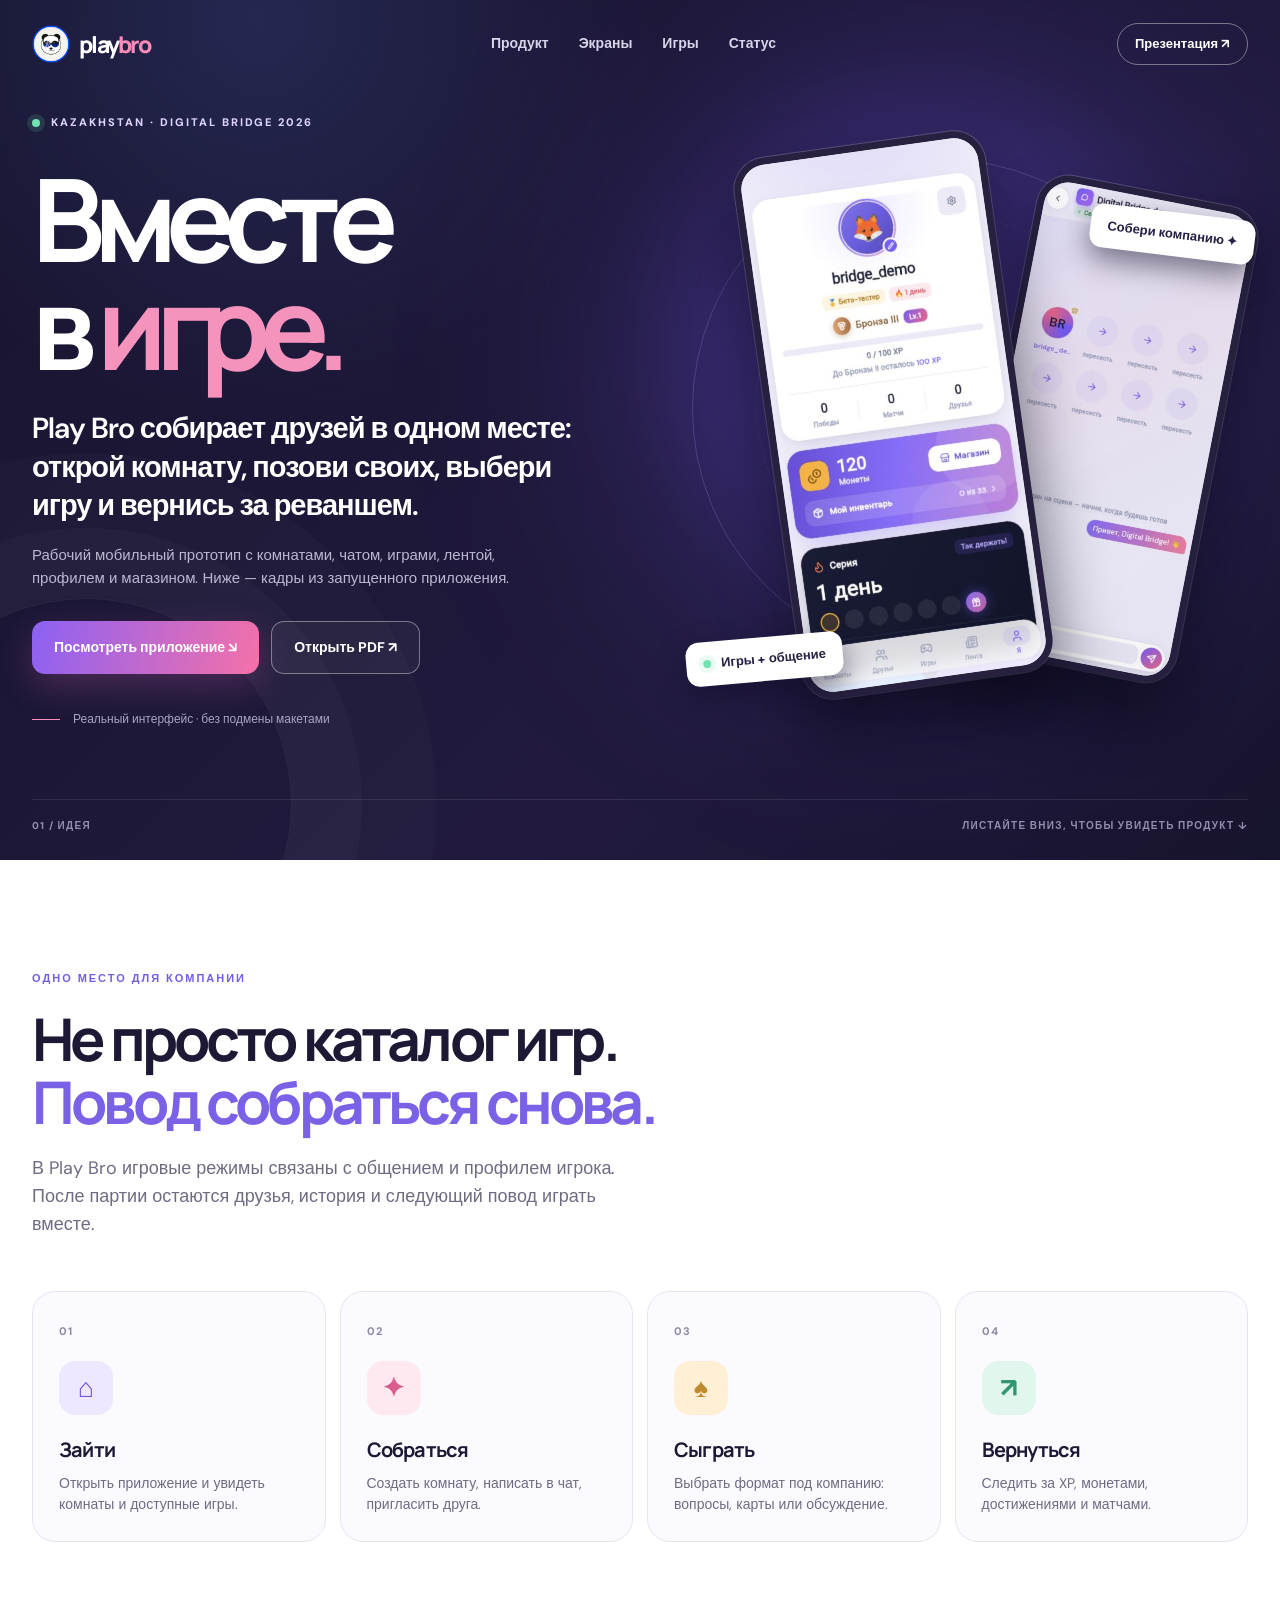
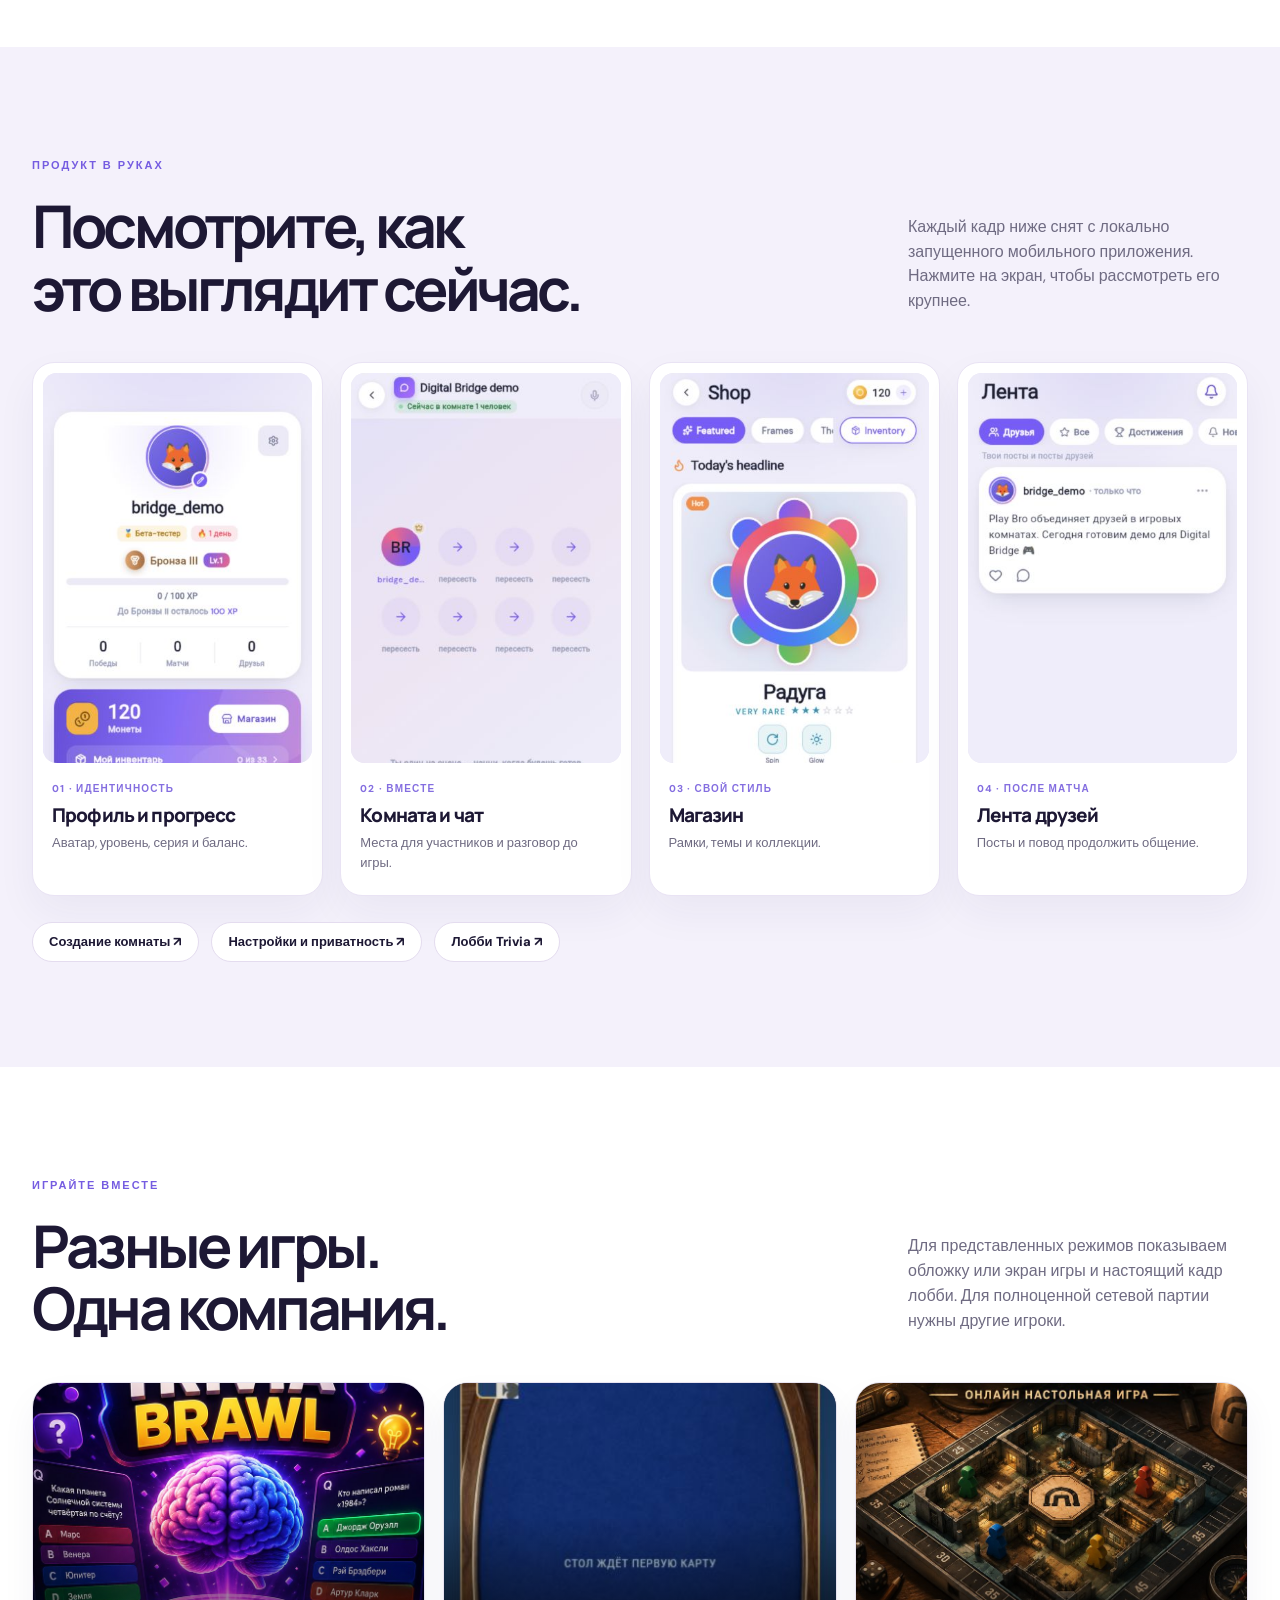
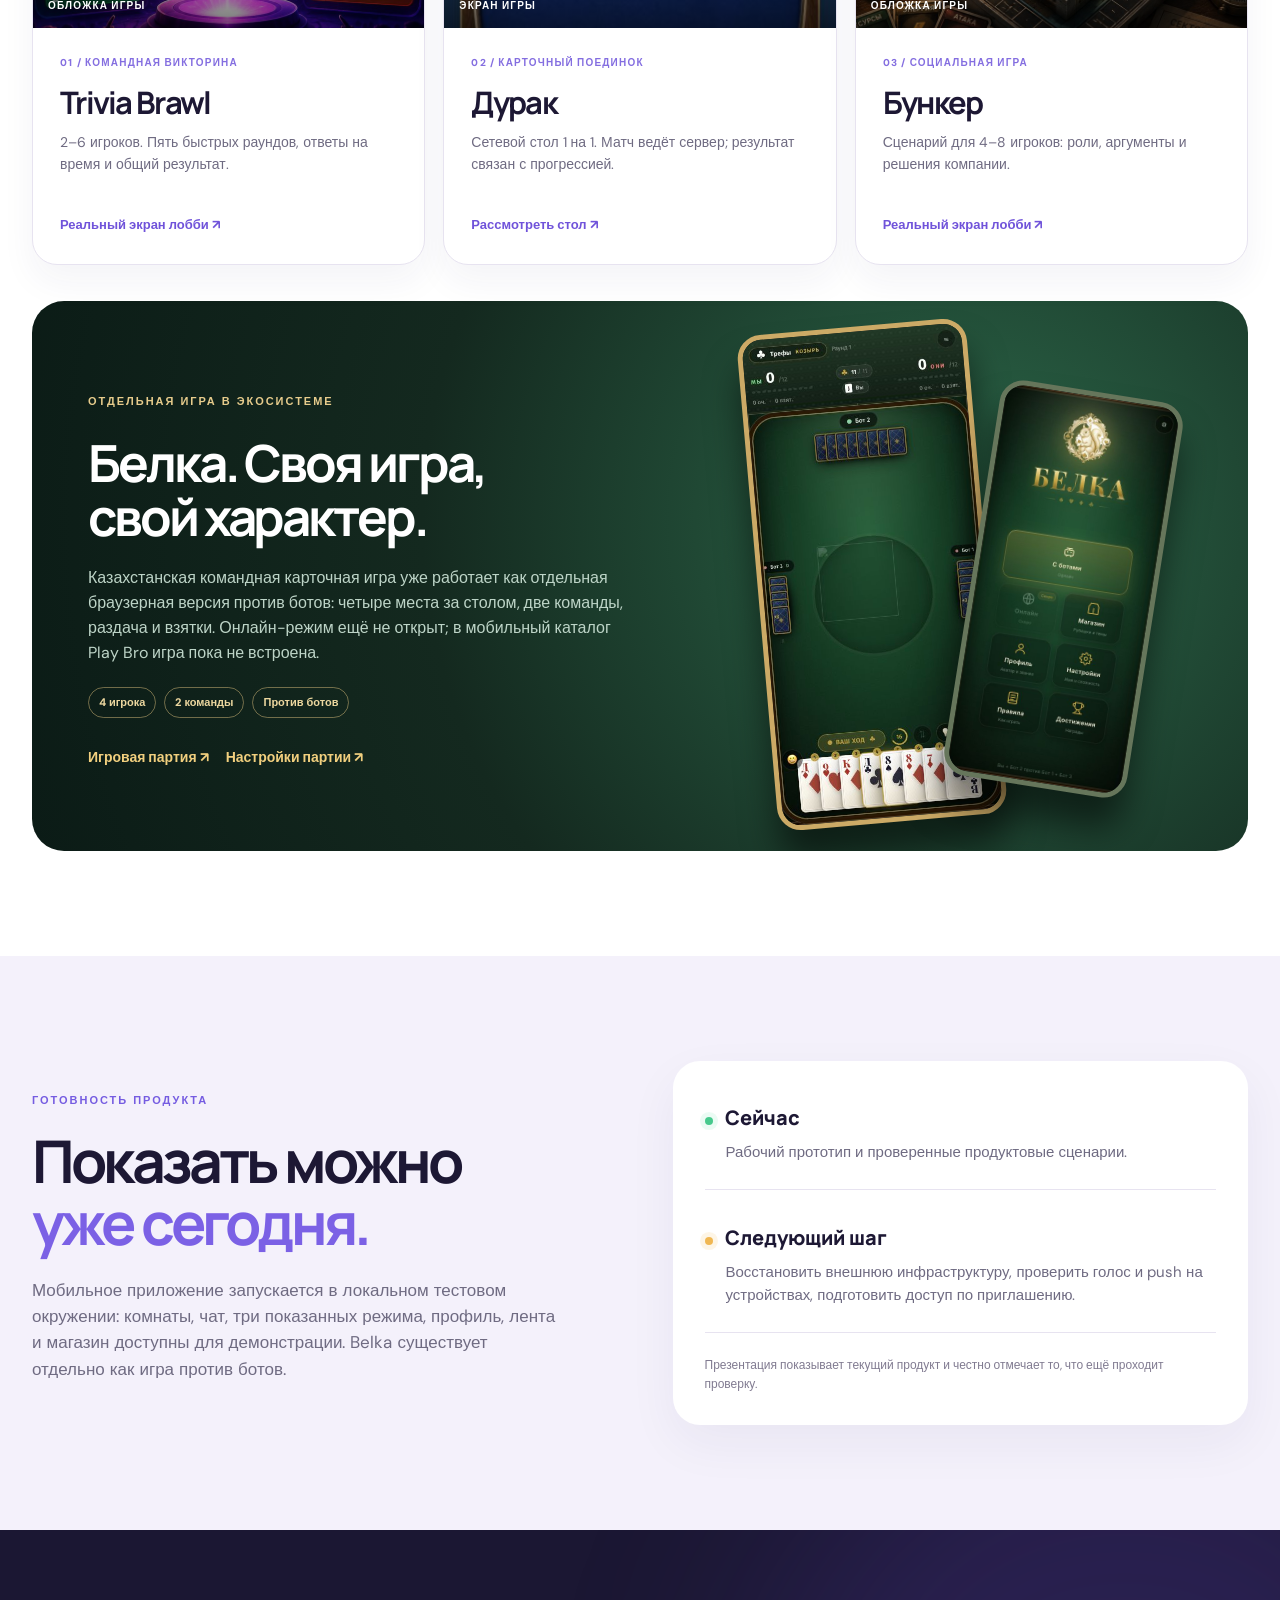
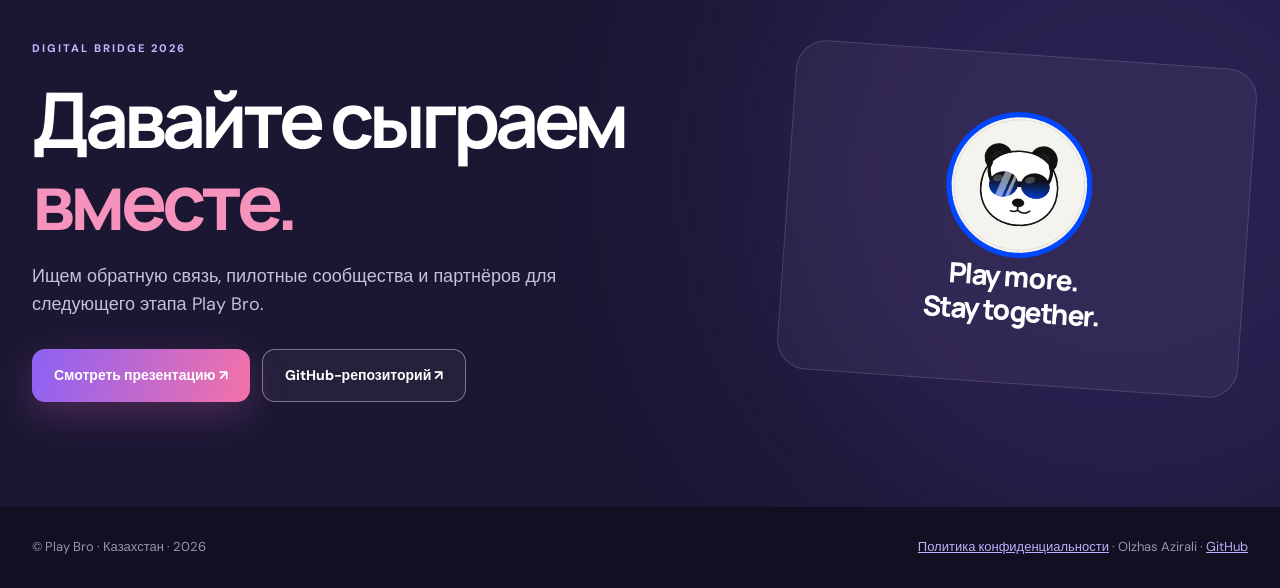
==== commit cb7c8bfe: "docs: publish privacy policy" ====
--- a/docs/index.html
+++ b/docs/index.html
@@ -69,7 +69,7 @@
     <section class="status-section section" id="status"><div class="shell status-grid"><div><span class="section-kicker">ГОТОВНОСТЬ ПРОДУКТА</span><h2>Показать можно<br><span>уже сегодня.</span></h2><p>Мобильное приложение запускается в локальном тестовом окружении: комнаты, чат, три показанных режима, профиль, лента и магазин доступны для демонстрации. Belka существует отдельно как игра против ботов.</p></div><div class="status-panel"><div><span class="status-light"></span><strong>Сейчас</strong><p>Рабочий прототип и проверенные продуктовые сценарии.</p></div><div><span class="status-light status-light-next"></span><strong>Следующий шаг</strong><p>Восстановить внешнюю инфраструктуру, проверить голос и push на устройствах, подготовить доступ по приглашению.</p></div><div class="status-foot">Презентация показывает текущий продукт и честно отмечает то, что ещё проходит проверку.</div></div></div></section>
     <section class="closing section" id="materials"><div class="shell closing-inner"><div><span class="section-kicker">DIGITAL BRIDGE 2026</span><h2>Давайте сыграем<br><em>вместе.</em></h2><p>Ищем обратную связь, пилотные сообщества и партнёров для следующего этапа Play Bro.</p><div class="closing-actions"><a class="button button-primary" href="Play_Bro_Digital_Bridge.pdf">Смотреть презентацию ↗</a><a class="button button-outline" href="https://github.com/shutovBro/play-bro-showcase">GitHub-репозиторий ↗</a></div></div><div class="closing-card"><img src="assets/bro-icon.png" alt="Маскот Play Bro" width="512" height="512"><span>Play more.<br>Stay together.</span></div></div></section>
   </main>
-  <footer class="footer"><div class="shell footer-inner"><span>© Play Bro · Казахстан · 2026</span><span>Olzhas Azirali · <a href="https://github.com/shutovBro">GitHub</a></span></div></footer>
+  <footer class="footer"><div class="shell footer-inner"><span>© Play Bro · Казахстан · 2026</span><span><a href="privacy.html">Политика конфиденциальности</a> · Olzhas Azirali · <a href="https://github.com/shutovBro">GitHub</a></span></div></footer>
   <dialog id="lightbox" aria-label="Увеличенный экран"><button id="lightbox-close" type="button" aria-label="Закрыть">×</button><img id="lightbox-image" alt=""><p id="lightbox-caption"></p></dialog>
   <script src="app.js" defer></script>
 </body>
